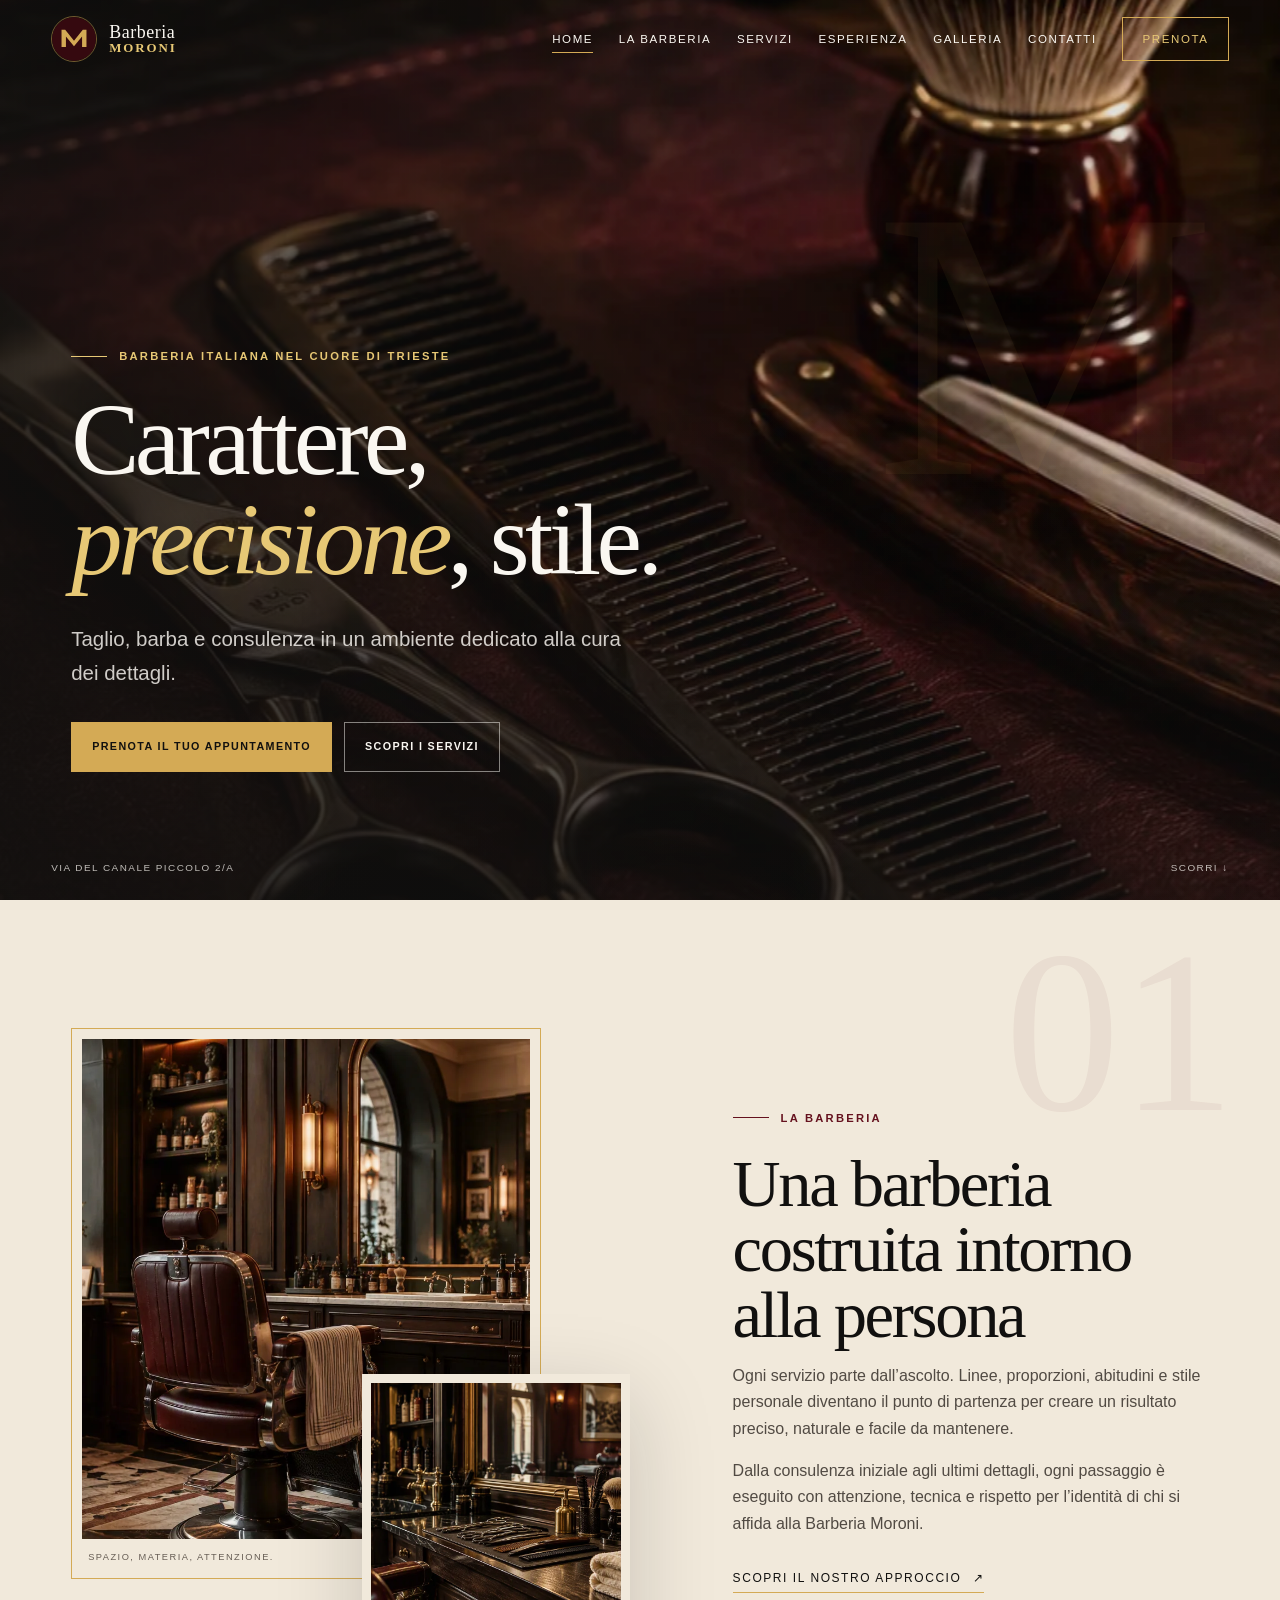
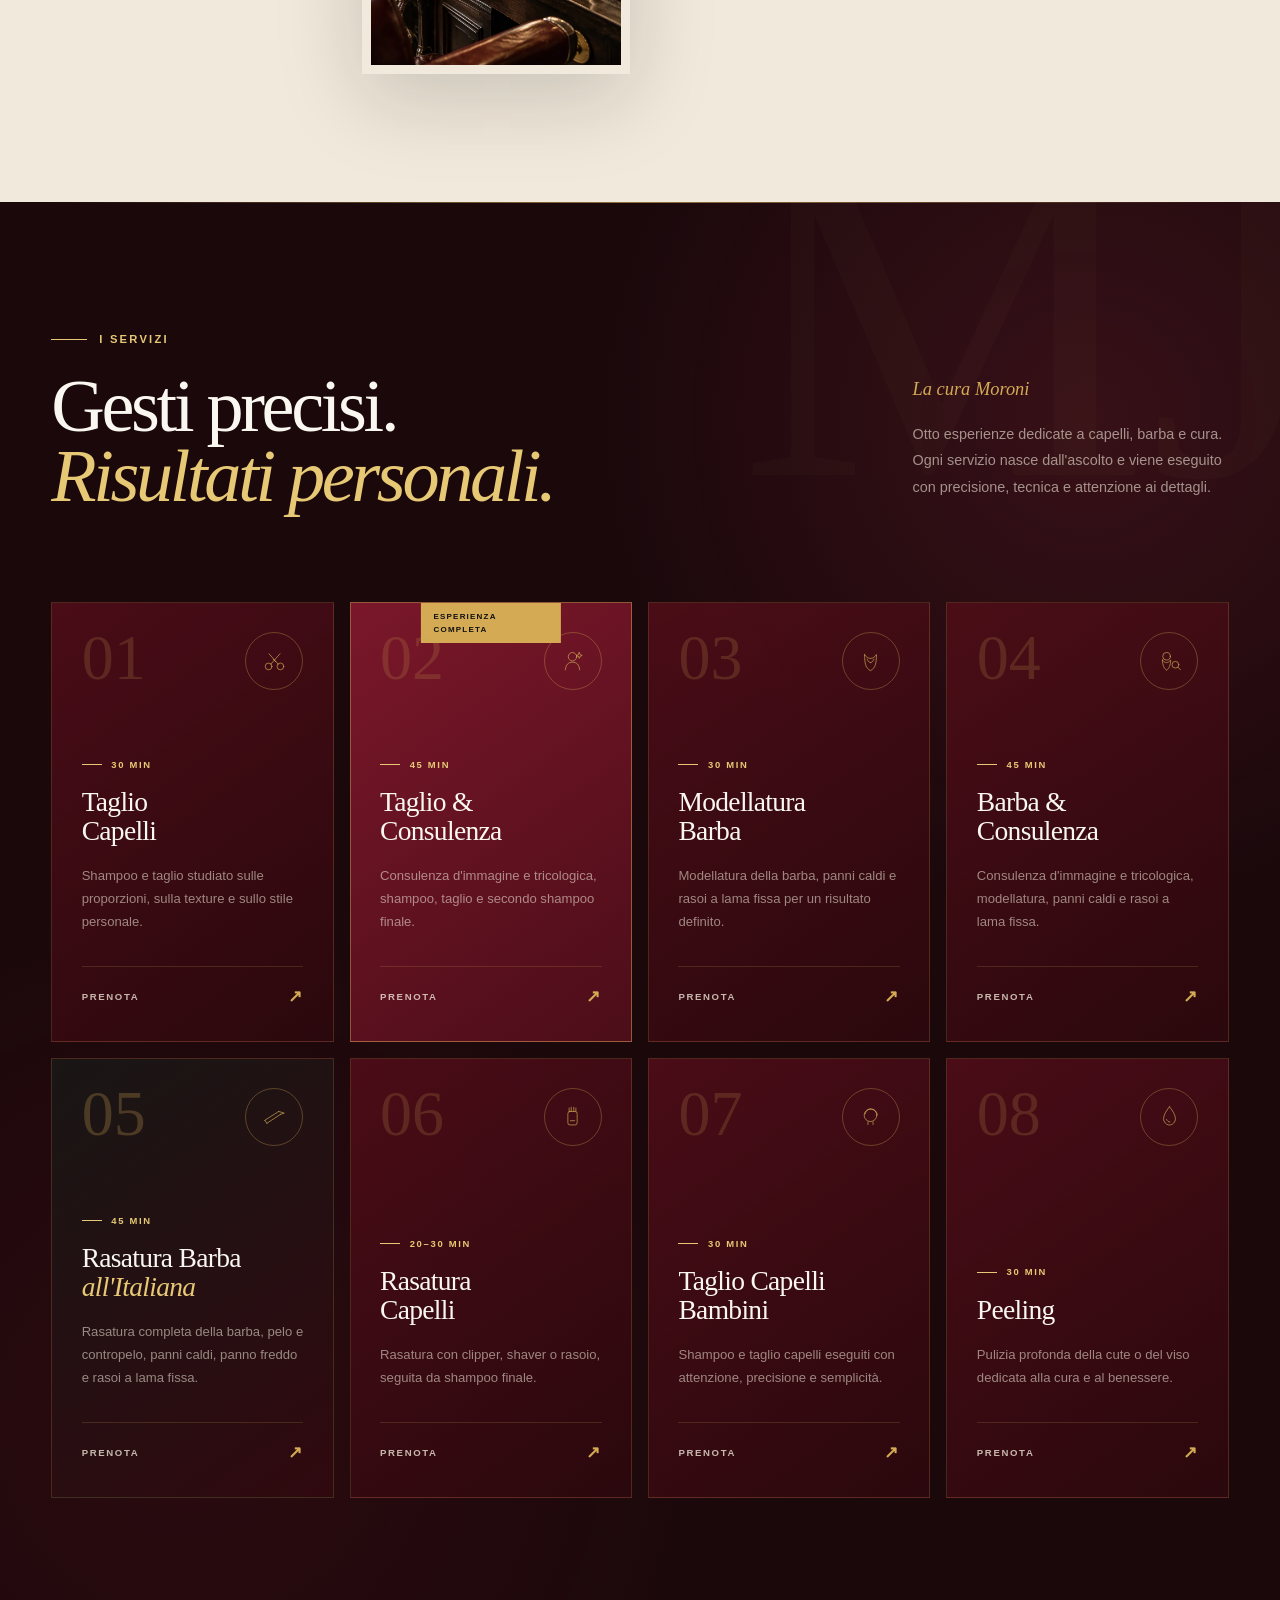
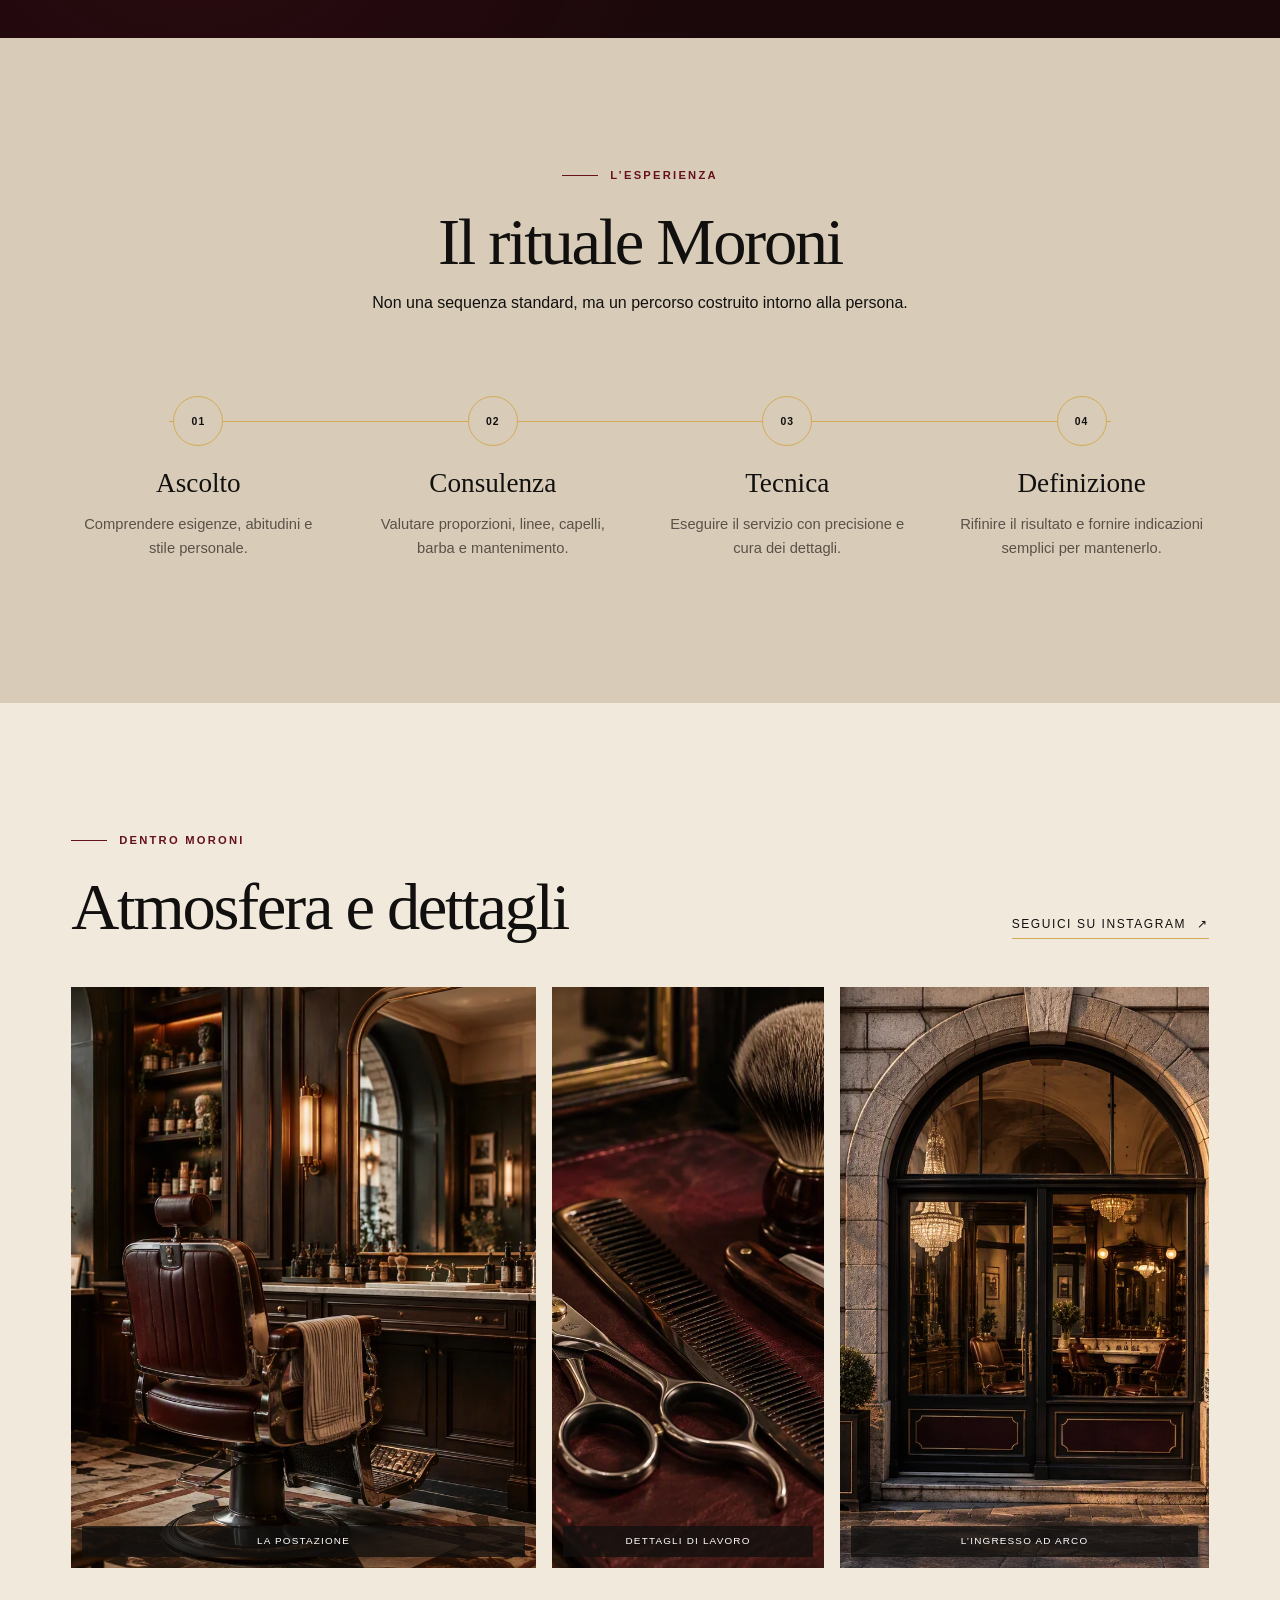
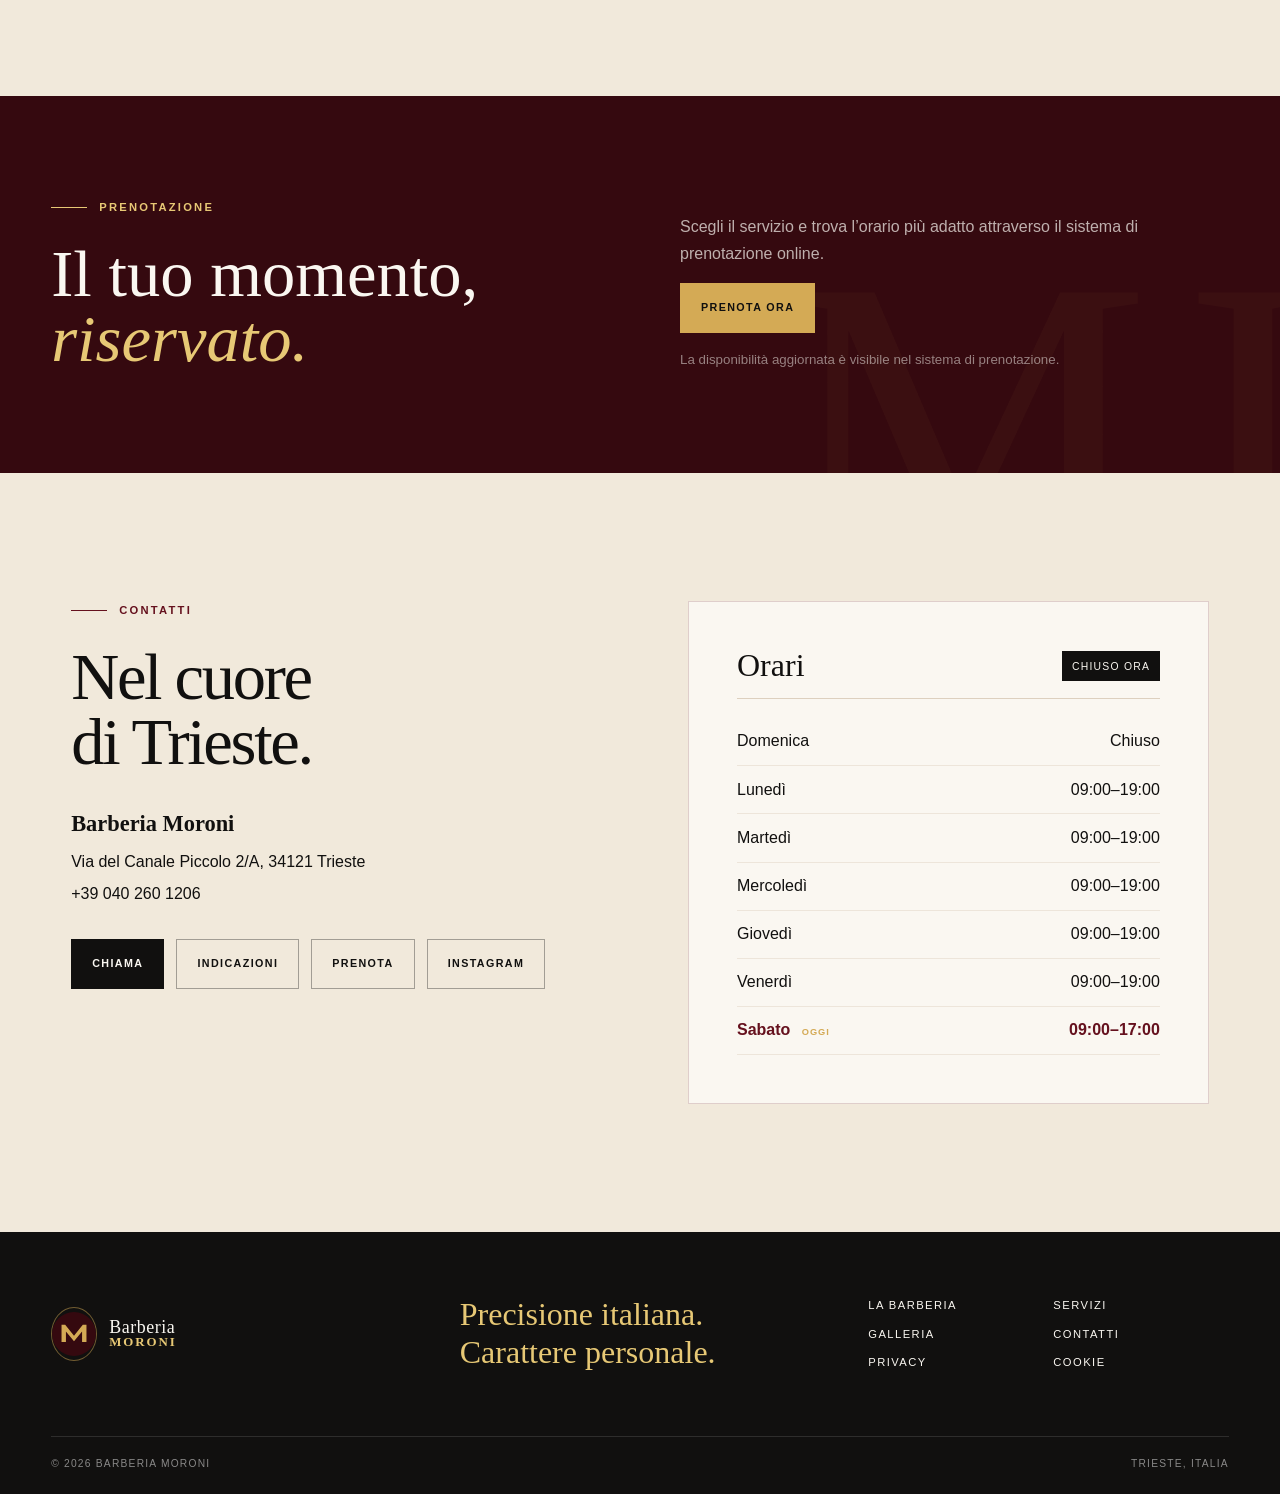
==== index.html @ 23ccf0d7 "Add files via upload" ====
<!doctype html>
<html lang="it">

<head>
    <meta charset="utf-8">
    <meta name="viewport" content="width=device-width,initial-scale=1">
    <title>Barberia Moroni | Taglio, barba e consulenza a Trieste</title>
    <meta name="description"
        content="Barberia Moroni a Trieste: taglio capelli, modellatura barba, rasatura italiana e consulenza personalizzata. Scopri i servizi e prenota online.">
    <meta name="theme-color" content="#35090F">
    <meta property="og:title" content="Barberia Moroni | Trieste">
    <meta property="og:description" content="Carattere, precisione, stile. Barberia italiana nel cuore di Trieste.">
    <meta property="og:type" content="website">
    <meta property="og:image" content="assets/images/hero-barberia-moroni.jpg">
    <meta name="twitter:card" content="summary_large_image">
    <link rel="icon" href="assets/icons/favicon.svg" type="image/svg+xml">
    <link rel="preload" as="image" href="assets/images/hero-barberia-moroni.webp" media="(min-width:701px)">
    <link rel="stylesheet" href="css/style.css">
    <script src="js/config.js" defer></script>
    <script src="js/main.js" defer></script>
    <script
        type="application/ld+json">{"@context":"https://schema.org","@type":"HairSalon","name":"Barberia Moroni","address":{"@type":"PostalAddress","streetAddress":"Via del Canale Piccolo 2/A","postalCode":"34121","addressLocality":"Trieste","addressCountry":"IT"},"telephone":"+39 040 260 1206","sameAs":["https://www.instagram.com/barberiamoroni/"]}</script>
</head>

<body>
    <a class="skip-link" href="#main">Vai al contenuto</a>
    <header class="site-header" id="top"><a class="brand" href="#home"
            aria-label="Barberia Moroni, home"><img src="assets/logo/monogramma-m.svg" alt=""><span>Barberia
                <b>Moroni</b></span></a><button class="menu-toggle" aria-expanded="false"
            aria-controls="nav"><span></span><span></span><span></span><em>Menu</em></button>
        <nav id="nav" aria-label="Principale"><a href="#home">Home</a><a href="#barberia">La Barberia</a><a
                href="#servizi">Servizi</a><a href="#esperienza">Esperienza</a><a href="#galleria">Galleria</a><a
                href="#contatti">Contatti</a><a class="nav-cta booking-link" href="#">Prenota</a></nav>
    </header>
    <main id="main">
        <section class="hero" id="home">
            <picture>
                <source media="(max-width:700px)" srcset="assets/images/hero-barberia-moroni-mobile.webp"
                    type="image/webp">
                <source srcset="assets/images/hero-barberia-moroni.webp" type="image/webp"><img id="hero-image"
                    src="assets/images/hero-barberia-moroni.jpg"
                    alt="Ingresso ad arco di una barberia elegante nel centro storico" width="1920" height="1080">
            </picture>
            <div class="hero-shade"></div>
            <div class="watermark" aria-hidden="true">M</div>
            <div class="hero-content">
                <p class="eyebrow">Barberia italiana nel cuore di Trieste</p>
                <h1>Carattere,<br><i>precisione</i>, stile.</h1>
                <p class="lead">Taglio, barba e consulenza in un ambiente dedicato alla cura dei dettagli.</p>
                <div class="hero-actions"><a class="btn btn-gold booking-link" href="#">Prenota il tuo
                        appuntamento</a><a class="btn btn-ghost" href="#servizi">Scopri i servizi</a></div>
            </div>
            <div class="hero-meta"><span>Via del Canale Piccolo 2/A</span><a href="#barberia">Scorri <span
                        aria-hidden="true">↓</span></a></div>
        </section>
        <section class="story section" id="barberia">
            <div class="section-no">01</div>
            <div class="story-images reveal">
                <figure class="portrait"><img src="assets/images/interno-poltrona.webp"
                        alt="Poltrona e specchio in un interno elegante" loading="lazy" width="1200" height="500">
                    <figcaption>Spazio, materia, attenzione.</figcaption>
                </figure>
                <img class="detail" src="assets/images/strumenti-taglio.webp"
                    alt="Forbici, pettine e strumenti professionali" loading="lazy" width="350" height="300">
            </div>
            <div class="story-copy reveal">
                <p class="eyebrow dark">La Barberia</p>
                <h2>Una barberia costruita intorno alla persona</h2>
                <p>Ogni servizio parte dall’ascolto. Linee, proporzioni, abitudini e stile personale diventano il punto
                    di partenza per creare un risultato preciso, naturale e facile da mantenere.</p>
                <p>Dalla consulenza iniziale agli ultimi dettagli, ogni passaggio è eseguito con attenzione, tecnica e
                    rispetto per l’identità di chi si affida alla Barberia Moroni.</p><a class="text-link"
                    href="#esperienza">Scopri il nostro approccio <span>↗</span></a>
            </div>
        </section>
        <section class="services-cards-section" id="servizi">

            <div class="services-cards-header">
                <div>
                    <p class="eyebrow">I servizi</p>

                    <h2>
                        Gesti precisi.<br>
                        <em>Risultati personali.</em>
                    </h2>
                </div>

                <div class="services-cards-intro">
                    <span>La cura Moroni</span>

                    <p>
                        Otto esperienze dedicate a capelli, barba e cura.
                        Ogni servizio nasce dall'ascolto e viene eseguito
                        con precisione, tecnica e attenzione ai dettagli.
                    </p>
                </div>
            </div>


            <div class="services-cards-grid">

                <!-- 01 TAGLIO CAPELLI -->
                <article class="service-card">

                    <div class="service-card-top">
                        <span class="service-number">01</span>

                        <div class="service-icon" aria-hidden="true">
                            <svg viewBox="0 0 64 64">
                                <circle cx="18" cy="46" r="8"></circle>
                                <circle cx="46" cy="46" r="8"></circle>
                                <path d="M23 41L45 16"></path>
                                <path d="M41 41L19 16"></path>
                                <path d="M29 29L35 35"></path>
                            </svg>
                        </div>
                    </div>

                    <div class="service-card-content">

                        <span class="service-duration">
                            30 min
                        </span>

                        <h3>Taglio<br>Capelli</h3>

                        <p>
                            Shampoo e taglio studiato sulle proporzioni,
                            sulla texture e sullo stile personale.
                        </p>

                    </div>

                    <a class="service-card-link" href="https://bookizon.it/web/n/barberia-moroni/profilo"
                        target="_blank" rel="noopener noreferrer">
                        <span>Prenota</span>
                        <span aria-hidden="true">↗</span>
                    </a>

                </article>


                <!-- 02 TAGLIO + CONSULENZA -->
                <article class="service-card service-card-featured">

                    <div class="service-card-top">
                        <span class="service-number">02</span>

                        <div class="service-icon" aria-hidden="true">
                            <svg viewBox="0 0 64 64">
                                <circle cx="32" cy="23" r="10"></circle>
                                <path d="M15 54C16 42 22 36 32 36C42 36 48 42 49 54"></path>
                                <path d="M48 13L50 18L55 20L50 22L48 27L46 22L41 20L46 18Z"></path>
                            </svg>
                        </div>
                    </div>

                    <div class="service-card-content">

                        <span class="service-duration">
                            45 min
                        </span>

                        <h3>
                            Taglio &amp;<br>
                            Consulenza
                        </h3>

                        <p>
                            Consulenza d'immagine e tricologica, shampoo,
                            taglio e secondo shampoo finale.
                        </p>

                    </div>

                    <div class="service-featured-label">
                        Esperienza completa
                    </div>

                    <a class="service-card-link" href="https://bookizon.it/web/n/barberia-moroni/profilo"
                        target="_blank" rel="noopener noreferrer">
                        <span>Prenota</span>
                        <span aria-hidden="true">↗</span>
                    </a>

                </article>


                <!-- 03 MODELLATURA BARBA -->
                <article class="service-card">

                    <div class="service-card-top">
                        <span class="service-number">03</span>

                        <div class="service-icon" aria-hidden="true">
                            <svg viewBox="0 0 64 64">
                                <path d="
                            M18 18
                            C18 38 20 50 32 56
                            C44 50 46 38 46 18
                            C42 24 38 27 32 27
                            C26 27 22 24 18 18Z
                        "></path>
                                <path d="M24 29C26 34 28 36 32 37"></path>
                                <path d="M40 29C38 34 36 36 32 37"></path>
                            </svg>
                        </div>
                    </div>

                    <div class="service-card-content">

                        <span class="service-duration">
                            30 min
                        </span>

                        <h3>
                            Modellatura<br>
                            Barba
                        </h3>

                        <p>
                            Modellatura della barba, panni caldi e rasoi
                            a lama fissa per un risultato definito.
                        </p>

                    </div>

                    <a class="service-card-link" href="https://bookizon.it/web/n/barberia-moroni/profilo"
                        target="_blank" rel="noopener noreferrer">
                        <span>Prenota</span>
                        <span aria-hidden="true">↗</span>
                    </a>

                </article>


                <!-- 04 BARBA + CONSULENZA -->
                <article class="service-card">

                    <div class="service-card-top">
                        <span class="service-number">04</span>

                        <div class="service-icon" aria-hidden="true">
                            <svg viewBox="0 0 64 64">
                                <circle cx="25" cy="22" r="9"></circle>

                                <path d="
                            M15 31
                            C16 44 19 51 25 55
                            C31 51 34 44 35 31
                            C31 35 28 37 25 37
                            C22 37 19 35 15 31Z
                        "></path>

                                <circle cx="46" cy="42" r="8"></circle>
                                <path d="M52 48L58 54"></path>
                            </svg>
                        </div>
                    </div>

                    <div class="service-card-content">

                        <span class="service-duration">
                            45 min
                        </span>

                        <h3>
                            Barba &amp;<br>
                            Consulenza
                        </h3>

                        <p>
                            Consulenza d'immagine e tricologica,
                            modellatura, panni caldi e rasoi a lama fissa.
                        </p>

                    </div>

                    <a class="service-card-link" href="https://bookizon.it/web/n/barberia-moroni/profilo"
                        target="_blank" rel="noopener noreferrer">
                        <span>Prenota</span>
                        <span aria-hidden="true">↗</span>
                    </a>

                </article>


                <!-- 05 RASATURA ITALIANA -->
                <article class="service-card service-card-wide">

                    <div class="service-card-top">
                        <span class="service-number">05</span>

                        <div class="service-icon" aria-hidden="true">
                            <svg viewBox="0 0 64 64">
                                <path d="M9 41L42 20"></path>
                                <path d="M14 48L46 27"></path>
                                <path d="M42 20L55 24L46 27"></path>
                                <path d="M9 41L14 48"></path>
                            </svg>
                        </div>
                    </div>

                    <div class="service-card-content">

                        <span class="service-duration">
                            45 min
                        </span>

                        <h3>
                            Rasatura Barba<br>
                            <em>all'Italiana</em>
                        </h3>

                        <p>
                            Rasatura completa della barba, pelo e contropelo,
                            panni caldi, panno freddo e rasoi a lama fissa.
                        </p>

                    </div>

                    <a class="service-card-link" href="https://bookizon.it/web/n/barberia-moroni/profilo"
                        target="_blank" rel="noopener noreferrer">
                        <span>Prenota</span>
                        <span aria-hidden="true">↗</span>
                    </a>

                </article>


                <!-- 06 RASATURA CAPELLI -->
                <article class="service-card">

                    <div class="service-card-top">
                        <span class="service-number">06</span>

                        <div class="service-icon" aria-hidden="true">
                            <svg viewBox="0 0 64 64">
                                <rect x="21" y="20" width="22" height="32" rx="5"></rect>
                                <path d="M24 20V12"></path>
                                <path d="M29 20V10"></path>
                                <path d="M35 20V10"></path>
                                <path d="M40 20V12"></path>
                                <path d="M27 42H37"></path>
                            </svg>
                        </div>
                    </div>

                    <div class="service-card-content">

                        <span class="service-duration">
                            20–30 min
                        </span>

                        <h3>
                            Rasatura<br>
                            Capelli
                        </h3>

                        <p>
                            Rasatura con clipper, shaver o rasoio,
                            seguita da shampoo finale.
                        </p>

                    </div>

                    <a class="service-card-link" href="https://bookizon.it/web/n/barberia-moroni/profilo"
                        target="_blank" rel="noopener noreferrer">
                        <span>Prenota</span>
                        <span aria-hidden="true">↗</span>
                    </a>

                </article>


                <!-- 07 BAMBINI -->
                <article class="service-card">

                    <div class="service-card-top">
                        <span class="service-number">07</span>

                        <div class="service-icon" aria-hidden="true">
                            <svg viewBox="0 0 64 64">
                                <circle cx="32" cy="29" r="15"></circle>
                                <path d="M19 26C22 17 28 13 37 15C43 16 47 21 48 27"></path>
                                <path d="M26 45V51"></path>
                                <path d="M38 45V51"></path>
                            </svg>
                        </div>
                    </div>

                    <div class="service-card-content">

                        <span class="service-duration">
                            30 min
                        </span>

                        <h3>
                            Taglio Capelli<br>
                            Bambini
                        </h3>

                        <p>
                            Shampoo e taglio capelli eseguiti con
                            attenzione, precisione e semplicità.
                        </p>

                    </div>

                    <a class="service-card-link" href="https://bookizon.it/web/n/barberia-moroni/profilo"
                        target="_blank" rel="noopener noreferrer">
                        <span>Prenota</span>
                        <span aria-hidden="true">↗</span>
                    </a>

                </article>


                <!-- 08 PEELING -->
                <article class="service-card">

                    <div class="service-card-top">
                        <span class="service-number">08</span>

                        <div class="service-icon" aria-hidden="true">
                            <svg viewBox="0 0 64 64">
                                <path d="
                            M32 9
                            C32 9 18 25 18 37
                            C18 45 24 52 32 52
                            C40 52 46 45 46 37
                            C46 25 32 9 32 9Z
                        "></path>

                                <path d="M25 39C27 43 29 45 33 45"></path>
                            </svg>
                        </div>
                    </div>

                    <div class="service-card-content">

                        <span class="service-duration">
                            30 min
                        </span>

                        <h3>Peeling</h3>

                        <p>
                            Pulizia profonda della cute o del viso
                            dedicata alla cura e al benessere.
                        </p>

                    </div>

                    <a class="service-card-link" href="https://bookizon.it/web/n/barberia-moroni/profilo"
                        target="_blank" rel="noopener noreferrer">
                        <span>Prenota</span>
                        <span aria-hidden="true">↗</span>
                    </a>

                </article>

            </div>

        </section>
        <section class="ritual section" id="esperienza">
            <div class="ritual-intro reveal">
                <p class="eyebrow dark">L’esperienza</p>
                <h2>Il rituale Moroni</h2>
                <p>Non una sequenza standard, ma un percorso costruito intorno alla persona.</p>
            </div>
            <div class="ritual-steps">
                <article class="reveal"><span>01</span>
                    <h3>Ascolto</h3>
                    <p>Comprendere esigenze, abitudini e stile personale.</p>
                </article>
                <article class="reveal"><span>02</span>
                    <h3>Consulenza</h3>
                    <p>Valutare proporzioni, linee, capelli, barba e mantenimento.</p>
                </article>
                <article class="reveal"><span>03</span>
                    <h3>Tecnica</h3>
                    <p>Eseguire il servizio con precisione e cura dei dettagli.</p>
                </article>
                <article class="reveal"><span>04</span>
                    <h3>Definizione</h3>
                    <p>Rifinire il risultato e fornire indicazioni semplici per mantenerlo.</p>
                </article>
            </div>
        </section>
        <section class="gallery section" id="galleria">
            <div class="gallery-head">
                <div>
                    <p class="eyebrow dark">Dentro Moroni</p>
                    <h2>Atmosfera e dettagli</h2>
                </div><a class="text-link" id="instagram-gallery" href="#">Seguici su Instagram <span>↗</span></a>
            </div>
            <div class="gallery-grid" id="gallery-grid"></div>
        </section>
        <section class="booking-band">
            <div>
                <p class="eyebrow">Prenotazione</p>
                <h2>Il tuo momento,<br><i>riservato.</i></h2>
            </div>
            <div>
                <p>Scegli il servizio e trova l’orario più adatto attraverso il sistema di prenotazione online.</p><a
                    class="btn btn-gold booking-link" href="#">Prenota ora</a><small>La disponibilità aggiornata è
                    visibile nel sistema di prenotazione.</small>
            </div>
        </section>
        <section class="contact section" id="contatti">
            <div class="contact-copy">
                <p class="eyebrow dark">Contatti</p>
                <h2>Nel cuore<br>di Trieste.</h2>
                <address><strong>Barberia Moroni</strong><span id="address"></span><a id="phone"></a></address>
                <div class="contact-actions"><a class="btn btn-dark" id="call-link">Chiama</a><a class="btn btn-outline"
                        id="directions-link">Indicazioni</a><a class="btn btn-outline booking-link">Prenota</a><a
                        class="btn btn-outline" id="instagram-link">Instagram</a></div>
            </div>
            <div class="hours">
                <div class="hours-top">
                    <h3>Orari</h3><span class="status" id="open-status" aria-live="polite"></span>
                </div>
                <p class="verify-note" id="verify-note">Orari indicativi da verificare prima della pubblicazione.</p>
                <ol id="hours-list"></ol>
            </div>
        </section>
    </main>
    <footer>
        <div class="footer-top"><a class="brand" href="#home"><img src="assets/logo/monogramma-m.svg" alt="" width="54"
                    height="54"><span>Barberia <b>Moroni</b></span></a>
            <p>Precisione italiana.<br>Carattere personale.</p>
            <nav aria-label="Footer"><a href="#barberia">La Barberia</a><a href="#servizi">Servizi</a><a
                    href="#galleria">Galleria</a><a href="#contatti">Contatti</a><a href="privacy.html">Privacy</a><a
                    href="cookie.html">Cookie</a></nav>
        </div>
        <div class="footer-bottom"><span>© <span id="year"></span> Barberia Moroni</span><span>Trieste, Italia</span>
        </div>
    </footer>
    <div class="lightbox" id="lightbox" role="dialog" aria-modal="true" aria-labelledby="lightbox-caption" hidden>
        <button class="lightbox-close" aria-label="Chiudi immagine">×</button><button class="lightbox-prev"
            aria-label="Immagine precedente">←</button>
        <figure><img alt="">
            <figcaption id="lightbox-caption"></figcaption>
        </figure><button class="lightbox-next" aria-label="Immagine successiva">→</button>
    </div>
</body>

</html>
---- css/style.css ----
:root {
    --burgundy: #65111e;
    --deep: #35090f;
    --light-burgundy: #842638;
    --gold: #d4aa55;
    --gold-light: #e7c875;
    --coal: #11100f;
    --anthracite: #1b1917;
    --ivory: #f1e9db;
    --paper: #d8ccb8;
    --white: #faf7f1;
    --max: 1240px;
    --pad: clamp(1.25rem, 4vw, 4rem);
    --section: clamp(5rem, 10vw, 9rem);
    --radius: 2px;
    --ease: cubic-bezier(.22, 1, .36, 1);
    --fast: 220ms;
    --slow: 800ms;
    --display: Georgia, 'Times New Roman', serif;
    --sans: Arial, Helvetica, sans-serif;
    --h1: clamp(3.35rem, 8vw, 8.4rem);
    --h2: clamp(2.45rem, 5.2vw, 5.2rem);
    --shadow: 0 24px 80px rgba(17, 16, 15, .18)
}

* {
    box-sizing: border-box
}

html {
    scroll-behavior: smooth
}

body {
    margin: 0;
    background: var(--ivory);
    color: var(--coal);
    font-family: var(--sans);
    font-size: 16px;
    line-height: 1.65;
    overflow-x: hidden
}

body.menu-open {
    overflow: hidden
}

img {
    max-width: 100%;
    display: block
}

a {
    color: inherit;
    text-decoration: none
}

button {
    font: inherit
}

.skip-link {
    position: fixed;
    z-index: 1000;
    left: 1rem;
    top: -5rem;
    background: var(--gold);
    color: var(--coal);
    padding: .8rem 1rem
}

.skip-link:focus {
    top: 1rem
}

:focus-visible {
    outline: 2px solid var(--gold-light);
    outline-offset: 4px
}

.site-header {
    position: fixed;
    inset: 0 0 auto;
    z-index: 100;
    display: flex;
    align-items: center;
    justify-content: space-between;
    padding: 1rem var(--pad);
    color: var(--white);
    transition: background var(--fast), padding var(--fast), border var(--fast)
}

.site-header.scrolled {
    padding: .65rem var(--pad);
    background: rgba(17, 16, 15, .92);
    backdrop-filter: blur(14px);
    border-bottom: 1px solid rgba(212, 170, 85, .22)
}

.brand {
    display: flex;
    align-items: center;
    gap: .75rem;
    font-family: var(--display);
    font-size: 1.12rem;
    letter-spacing: .03em
}

.brand img {
    width: 46px;
    border: 1px solid rgba(212, 170, 85, .5);
    border-radius: 50%
}

.brand span {
    display: grid;
    line-height: 1
}

.brand b {
    text-transform: uppercase;
    letter-spacing: .15em;
    font-size: .72em;
    color: var(--gold-light)
}

#nav {
    display: flex;
    align-items: center;
    gap: clamp(.8rem, 2vw, 2rem);
    font-size: .72rem;
    text-transform: uppercase;
    letter-spacing: .14em
}

#nav>a:not(.nav-cta) {
    position: relative;
    padding: .65rem 0
}

#nav>a:not(.nav-cta)::after {
    content: "";
    position: absolute;
    left: 0;
    right: 100%;
    bottom: .4rem;
    height: 1px;
    background: var(--gold);
    transition: right var(--fast)
}

#nav>a:hover::after,
#nav>a.active::after {
    right: 0
}

.nav-cta {
    border: 1px solid var(--gold);
    color: var(--gold-light);
    padding: .7rem 1.2rem
}

.menu-toggle {
    display: none;
    background: none;
    border: 0;
    color: inherit;
    min-width: 48px;
    min-height: 48px
}

.menu-toggle em {
    position: absolute;
    clip: rect(0 0 0 0)
}

.hero {
    min-height: 100svh;
    position: relative;
    color: var(--white);
    display: grid;
    align-items: end;
    overflow: hidden
}

.hero picture,
.hero picture img,
.hero-shade {
    position: absolute;
    inset: 0;
    width: 100%;
    height: 100%
}

.hero picture img {
    object-fit: cover;
    will-change: transform
}

.hero-shade {
    background: linear-gradient(90deg, rgba(17, 16, 15, .86) 0%, rgba(17, 16, 15, .45) 46%, rgba(17, 16, 15, .12) 76%), linear-gradient(0deg, rgba(17, 16, 15, .68), transparent 55%)
}

.hero-content {
    position: relative;
    z-index: 2;
    width: min(100%, var(--max));
    margin-inline: auto;
    padding: 10rem var(--pad) 8rem
}

.eyebrow {
    display: flex;
    align-items: center;
    gap: .75rem;
    margin: 0 0 1.5rem;
    color: var(--gold-light);
    text-transform: uppercase;
    letter-spacing: .2em;
    font-size: .7rem;
    font-weight: 700
}

.eyebrow:before {
    content: "";
    width: 36px;
    height: 1px;
    background: currentColor
}

.eyebrow.dark {
    color: var(--burgundy)
}

h1,
h2,
h3 {
    font-family: var(--display);
    font-weight: 400;
    line-height: .98;
    margin: 0
}

h1 {
    font-size: var(--h1);
    max-width: 1000px;
    letter-spacing: -.045em
}

h1 i,
h2 i {
    color: var(--gold-light);
    font-weight: 400
}

.lead {
    font-size: clamp(1rem, 1.7vw, 1.28rem);
    max-width: 580px;
    color: rgba(250, 247, 241, .82);
    margin: 2rem 0
}

.hero-actions,
.contact-actions {
    display: flex;
    gap: .75rem;
    flex-wrap: wrap
}

.btn {
    display: inline-flex;
    align-items: center;
    justify-content: center;
    min-height: 50px;
    padding: .8rem 1.25rem;
    text-transform: uppercase;
    letter-spacing: .13em;
    font-size: .67rem;
    font-weight: 700;
    border: 1px solid transparent;
    transition: transform var(--fast), background var(--fast), color var(--fast)
}

.btn:hover {
    transform: translateY(-2px)
}

.btn-gold {
    background: var(--gold);
    color: var(--coal)
}

.btn-gold:hover {
    background: var(--gold-light)
}

.btn-ghost {
    border-color: rgba(250, 247, 241, .5)
}

.btn-ghost:hover {
    background: var(--white);
    color: var(--coal)
}

.btn-dark {
    background: var(--coal);
    color: var(--white)
}

.btn-outline {
    border-color: rgba(17, 16, 15, .35)
}

.hero-meta {
    position: absolute;
    z-index: 2;
    bottom: 1.5rem;
    left: var(--pad);
    right: var(--pad);
    display: flex;
    justify-content: space-between;
    text-transform: uppercase;
    font-size: .62rem;
    letter-spacing: .15em;
    color: rgba(250, 247, 241, .75)
}

.watermark {
    position: absolute;
    z-index: 1;
    right: 5vw;
    top: 17%;
    font-family: var(--display);
    font-size: 30vw;
    line-height: 1;
    color: rgba(212, 170, 85, .05)
}

.section {
    padding: var(--section) var(--pad);
    position: relative
}

.story {
    max-width: var(--max);
    margin: auto;
    display: grid;
    grid-template-columns: 1.08fr .92fr;
    gap: clamp(3rem, 8vw, 8rem);
    align-items: center
}

.section-no {
    position: absolute;
    right: 2%;
    top: 2%;
    font: clamp(7rem, 18vw, 16rem)/1 var(--display);
    color: rgba(101, 17, 30, .055)
}

.story-images {
    position: relative;
    padding-right: 16%;
    padding-bottom: 17%
}

.portrait {
    margin: 0;
    border: 1px solid var(--gold);
    padding: .6rem
}

.portrait img {
    width: 100%;
    aspect-ratio: 4/5;
    object-fit: cover
}

.portrait figcaption {
    text-transform: uppercase;
    letter-spacing: .16em;
    font-size: .58rem;
    margin: .7rem .4rem .2rem;
    color: #665d54
}

.detail {
    position: absolute;
    width: 48%;
    right: 0;
    bottom: 0;
    aspect-ratio: 1;
    object-fit: cover;
    border: 9px solid var(--ivory);
    box-shadow: var(--shadow)
}

.story-copy h2,
.ritual h2,
.gallery h2,
.contact h2 {
    font-size: var(--h2);
    letter-spacing: -.035em
}

.story-copy p:not(.eyebrow) {
    max-width: 58ch;
    color: #514a43
}

.text-link {
    display: inline-flex;
    gap: .7rem;
    margin-top: 1rem;
    padding-bottom: .2rem;
    border-bottom: 1px solid var(--gold);
    font-size: .75rem;
    text-transform: uppercase;
    letter-spacing: .13em
}

.services {
    background: var(--deep);
    color: var(--white)
}

.services-head {
    max-width: var(--max);
    margin: 0 auto 3rem;
    display: grid;
    grid-template-columns: 1fr 1fr;
    gap: 3rem;
    align-items: end
}

.services h2,
.booking-band h2 {
    font-size: var(--h2)
}

.services-head>p {
    justify-self: end;
    max-width: 460px;
    color: rgba(250, 247, 241, .62)
}

.services-list {
    max-width: var(--max);
    margin: auto;
    border-top: 1px solid rgba(212, 170, 85, .38)
}

.service {
    border-bottom: 1px solid rgba(212, 170, 85, .28)
}

.service-toggle {
    width: 100%;
    display: grid;
    grid-template-columns: 52px 1fr auto 42px;
    gap: 1rem;
    align-items: center;
    text-align: left;
    background: none;
    border: 0;
    color: inherit;
    padding: 1.35rem 0;
    cursor: pointer
}

.service-toggle .num {
    font-family: var(--display);
    color: var(--gold);
    font-size: 1.15rem
}

.service-toggle h3 {
    font-size: clamp(1.4rem, 2.5vw, 2.3rem)
}

.service-toggle .duration {
    font-size: .7rem;
    text-transform: uppercase;
    letter-spacing: .13em;
    color: var(--paper)
}

.plus {
    font-size: 1.5rem;
    color: var(--gold);
    transition: transform var(--fast)
}

.service.open .plus {
    transform: rotate(45deg)
}

.service-panel {
    display: grid;
    grid-template-rows: 0fr;
    transition: grid-template-rows .45s var(--ease)
}

.service.open .service-panel {
    grid-template-rows: 1fr
}

.service-panel>div {
    overflow: hidden
}

.service-panel-inner {
    display: flex;
    justify-content: space-between;
    gap: 2rem;
    padding: 0 42px 1.5rem 68px;
    color: rgba(250, 247, 241, .7)
}

.service-panel p {
    margin: 0;
    max-width: 660px
}

.ritual {
    background: var(--paper)
}

.ritual-intro {
    max-width: 680px;
    margin: 0 auto 5rem;
    text-align: center
}

.ritual-intro .eyebrow {
    justify-content: center
}

.ritual-steps {
    max-width: var(--max);
    margin: auto;
    display: grid;
    grid-template-columns: repeat(4, 1fr);
    position: relative
}

.ritual-steps:before {
    content: "";
    position: absolute;
    top: 25px;
    left: 10%;
    right: 10%;
    height: 1px;
    background: var(--gold)
}

.ritual-steps article {
    padding: 0 1.5rem;
    text-align: center
}

.ritual-steps span {
    position: relative;
    display: grid;
    place-items: center;
    width: 50px;
    height: 50px;
    margin: 0 auto 1.5rem;
    background: var(--paper);
    border: 1px solid var(--gold);
    border-radius: 50%;
    font: bold .65rem var(--sans);
    letter-spacing: .1em
}

.ritual-steps h3 {
    font-size: 1.7rem
}

.ritual-steps p {
    color: #5a5149;
    font-size: .92rem
}

.gallery {
    max-width: var(--max);
    margin: auto
}

.gallery-head {
    display: flex;
    align-items: end;
    justify-content: space-between;
    margin-bottom: 3rem
}

.gallery-grid {
    display: grid;
    grid-template-columns: repeat(12, 1fr);
    gap: 1rem
}

.gallery-item {
    border: 0;
    padding: 0;
    background: none;
    cursor: zoom-in;
    overflow: hidden;
    position: relative
}

.gallery-item:nth-child(1),
.gallery-item:nth-child(6) {
    grid-column: span 5
}

.gallery-item:nth-child(2),
.gallery-item:nth-child(5) {
    grid-column: span 3
}

.gallery-item:nth-child(3),
.gallery-item:nth-child(4),
.gallery-item:nth-child(7),
.gallery-item:nth-child(8),
.gallery-item:nth-child(9) {
    grid-column: span 4
}

.gallery-item img {
    width: 100%;
    height: 100%;
    object-fit: cover;
    transition: transform .8s var(--ease)
}

.gallery-item:hover img {
    transform: scale(1.025)
}

.gallery-item[data-ratio="4x5"] {
    aspect-ratio: 4/5
}

.gallery-item[data-ratio="3x2"] {
    aspect-ratio: 3/2
}

.gallery-item[data-ratio="1x1"] {
    aspect-ratio: 1
}

.gallery-item span {
    position: absolute;
    inset: auto .7rem .7rem;
    background: rgba(17, 16, 15, .78);
    color: white;
    padding: .45rem .65rem;
    font-size: .62rem;
    text-transform: uppercase;
    letter-spacing: .12em
}

.booking-band {
    padding: clamp(4rem, 8vw, 7rem) max(var(--pad), calc((100vw - var(--max))/2));
    display: grid;
    grid-template-columns: 1fr 1fr;
    gap: 5rem;
    align-items: center;
    background: var(--deep);
    color: var(--white);
    position: relative;
    overflow: hidden
}

.booking-band:after {
    content: "MJ";
    position: absolute;
    right: -2rem;
    bottom: -10rem;
    font: 26rem/1 var(--display);
    color: rgba(212, 170, 85, .035)
}

.booking-band>div {
    position: relative;
    z-index: 1
}

.booking-band p:not(.eyebrow) {
    max-width: 490px;
    color: rgba(250, 247, 241, .7)
}

.booking-band small {
    display: block;
    margin-top: 1rem;
    color: rgba(250, 247, 241, .5)
}

.contact {
    max-width: var(--max);
    margin: auto;
    display: grid;
    grid-template-columns: 1fr 1fr;
    gap: 6rem
}

.contact h2 {
    margin-bottom: 2rem
}

.contact address {
    display: grid;
    gap: .35rem;
    font-style: normal;
    margin-bottom: 2rem
}

.contact address strong {
    font-family: var(--display);
    font-size: 1.4rem
}

.hours {
    border: 1px solid rgba(101, 17, 30, .18);
    padding: clamp(1.5rem, 4vw, 3rem);
    background: var(--white)
}

.hours-top {
    display: flex;
    align-items: center;
    justify-content: space-between;
    border-bottom: 1px solid #ddd0bf;
    padding-bottom: 1rem
}

.hours h3 {
    font-size: 2rem
}

.status {
    font-size: .65rem;
    text-transform: uppercase;
    letter-spacing: .12em;
    padding: .4rem .6rem;
    background: var(--coal);
    color: var(--white)
}

.status.open {
    background: #315a37
}

.verify-note {
    font-size: .75rem;
    color: var(--burgundy)
}

.hours ol {
    list-style: none;
    padding: 0;
    margin: 1.2rem 0 0
}

.hours li {
    display: flex;
    justify-content: space-between;
    padding: .65rem 0;
    border-bottom: 1px solid #ede5da
}

.hours li.today {
    color: var(--burgundy);
    font-weight: 700
}

.hours li.today span:first-child:after {
    content: " Oggi";
    font-size: .58rem;
    text-transform: uppercase;
    letter-spacing: .1em;
    margin-left: .5rem;
    color: var(--gold)
}

footer {
    background: var(--coal);
    color: var(--white);
    padding: 4rem var(--pad) 1.3rem
}

.footer-top {
    max-width: var(--max);
    margin: auto;
    display: grid;
    grid-template-columns: 1fr 1fr 1fr;
    gap: 3rem
}

.footer-top>p {
    font: 2rem/1.18 var(--display);
    color: var(--gold-light);
    margin: 0
}

.footer-top nav {
    display: grid;
    grid-template-columns: 1fr 1fr;
    gap: .6rem;
    font-size: .7rem;
    text-transform: uppercase;
    letter-spacing: .13em
}

.footer-bottom {
    max-width: var(--max);
    margin: 4rem auto 0;
    padding-top: 1.2rem;
    border-top: 1px solid rgba(255, 255, 255, .12);
    display: flex;
    justify-content: space-between;
    font-size: .64rem;
    text-transform: uppercase;
    letter-spacing: .12em;
    color: rgba(255, 255, 255, .5)
}

.reveal {
    opacity: 0;
    transform: translateY(30px);
    transition: opacity .8s var(--ease), transform .8s var(--ease)
}

.reveal.visible {
    opacity: 1;
    transform: none
}

.lightbox {
    position: fixed;
    z-index: 300;
    inset: 0;
    background: rgba(10, 9, 9, .96);
    display: grid;
    grid-template-columns: 70px 1fr 70px;
    place-items: center;
    color: white;
    padding: 2rem
}

.lightbox[hidden] {
    display: none
}

.lightbox figure {
    margin: 0;
    max-width: min(1100px, 80vw);
    display: grid;
    gap: .7rem
}

.lightbox img {
    max-height: 82vh;
    margin: auto
}

.lightbox button {
    border: 0;
    background: none;
    color: white;
    font-size: 2rem;
    min-width: 48px;
    min-height: 48px;
    cursor: pointer
}

.lightbox-close {
    position: absolute;
    right: 1.2rem;
    top: 1.2rem
}

.lightbox figcaption {
    text-align: center;
    letter-spacing: .12em;
    text-transform: uppercase;
    font-size: .68rem
}

@media(max-width:860px) {
    .menu-toggle {
        display: grid;
        place-content: center;
        gap: 5px
    }

    .menu-toggle span {
        display: block;
        width: 24px;
        height: 1px;
        background: currentColor
    }

    #nav {
        position: fixed;
        inset: 0;
        background: var(--coal);
        display: flex;
        flex-direction: column;
        justify-content: center;
        gap: 1.25rem;
        font-size: 1rem;
        transform: translateX(100%);
        transition: transform .45s var(--ease)
    }

    body.menu-open #nav {
        transform: none
    }

    .menu-toggle {
        z-index: 2
    }

    .story,
    .services-head,
    .booking-band,
    .contact {
        grid-template-columns: 1fr
    }

    .services-head>p {
        justify-self: start
    }

    .ritual-steps {
        grid-template-columns: 1fr 1fr;
        gap: 3rem 0
    }

    .ritual-steps:before {
        display: none
    }

    .gallery-item:nth-child(n) {
        grid-column: span 6
    }

    .footer-top {
        grid-template-columns: 1fr 1fr
    }

    .footer-top nav {
        grid-column: 1/-1
    }

    .story-images {
        max-width: 620px
    }

    .contact {
        gap: 3rem
    }
}

@media(max-width:560px) {
    .hero-content {
        padding-bottom: 9rem
    }

    .hero-shade {
        background: linear-gradient(0deg, rgba(17, 16, 15, .87), rgba(17, 16, 15, .12) 90%)
    }

    .hero-meta span {
        display: none
    }

    .hero-actions .btn {
        width: 100%
    }

    .story {
        padding-top: 6rem
    }

    .story-images {
        padding-right: 10%;
        padding-bottom: 15%
    }

    .service-toggle {
        grid-template-columns: 34px 1fr 30px
    }

    .service-toggle .duration {
        grid-column: 2
    }

    .service-panel-inner {
        padding: 0 0 1.5rem 34px;
        display: grid
    }

    .ritual-steps {
        grid-template-columns: 1fr
    }

    .gallery-head {
        align-items: start;
        flex-direction: column;
        gap: 1.5rem
    }

    .gallery-item:nth-child(n) {
        grid-column: span 12
    }

    .gallery-item:nth-child(3n) {
        grid-column: span 8
    }

    .gallery-item:nth-child(3n+1) {
        grid-column: span 12
    }

    .gallery-item:nth-child(3n+2) {
        grid-column: span 10;
        margin-left: auto
    }

    .booking-band {
        gap: 2rem
    }

    .contact-actions .btn {
        flex: 1 1 45%
    }

    .footer-top {
        grid-template-columns: 1fr
    }

    .footer-top nav {
        grid-column: auto
    }

    .footer-bottom {
        gap: 1rem;
        align-items: flex-start;
        flex-direction: column
    }

    .lightbox {
        grid-template-columns: 42px 1fr 42px;
        padding: 1rem
    }
}

@media(prefers-reduced-motion:reduce) {
    html {
        scroll-behavior: auto
    }

    *,
    *:before,
    *:after {
        animation: none !important;
        transition: none !important
    }

    .reveal {
        opacity: 1;
        transform: none
    }

    .hero picture img {
        transform: none !important
    }
}

/* ==========================================================
   SERVICES — STATIC PREMIUM CARDS
   ========================================================== */

.services-cards-section {
    position: relative;

    padding:
        clamp(6rem, 10vw, 10rem)
        var(--pad)
        clamp(7rem, 11vw, 11rem);

    overflow: hidden;

    color: var(--white);

    background:
        radial-gradient(
            circle at 85% 15%,
            rgba(132, 38, 56, 0.28),
            transparent 31%
        ),
        radial-gradient(
            circle at 15% 85%,
            rgba(101, 17, 30, 0.22),
            transparent 35%
        ),
        #1a080b;
}


/* enorme monogramma ornamentale */

.services-cards-section::before {
    content: "MJ";

    position: absolute;
    top: -7rem;
    right: -3rem;

    color: rgba(212, 170, 85, 0.025);

    font-family: var(--display);
    font-size: clamp(18rem, 36vw, 38rem);
    line-height: 1;

    pointer-events: none;
    user-select: none;
}


/* sottile linea oro superiore */

.services-cards-section::after {
    content: "";

    position: absolute;
    top: 0;
    left: 50%;

    width: min(
        calc(100% - (var(--pad) * 2)),
        var(--max)
    );

    height: 1px;

    transform: translateX(-50%);

    background: linear-gradient(
        90deg,
        transparent,
        rgba(212, 170, 85, 0.65),
        transparent
    );
}


/* ==========================================================
   HEADER
   ========================================================== */

.services-cards-header {
    position: relative;
    z-index: 2;

    display: grid;
    grid-template-columns:
        minmax(0, 1.2fr)
        minmax(260px, 0.5fr);

    align-items: end;

    gap: clamp(3rem, 8vw, 8rem);

    width: min(100%, var(--max));

    margin:
        0 auto
        clamp(4rem, 7vw, 6.5rem);
}


.services-cards-header h2 {
    margin: 0;

    font-family: var(--display);

    font-size:
        clamp(3rem, 5.8vw, 6.2rem);

    font-weight: 400;

    line-height: 0.94;

    letter-spacing: -0.045em;
}


.services-cards-header h2 em {
    color: var(--gold-light);

    font-weight: 400;
}


.services-cards-intro {
    padding-bottom: 0.7rem;
}


.services-cards-intro > span {
    display: block;

    margin-bottom: 1rem;

    color: var(--gold);

    font-family: var(--display);

    font-size: 1.15rem;

    font-style: italic;
}


.services-cards-intro p {
    max-width: 410px;

    margin: 0;

    color: rgba(241, 233, 219, 0.6);

    font-size: 0.9rem;

    line-height: 1.85;
}


/* ==========================================================
   GRID
   ========================================================== */

.services-cards-grid {
    position: relative;
    z-index: 2;

    display: grid;

    grid-template-columns:
        repeat(4, minmax(0, 1fr));

    gap: 1rem;

    width: min(100%, var(--max));

    margin: 0 auto;
}


/* ==========================================================
   CARD
   ========================================================== */

.service-card {
    position: relative;

    display: flex;
    flex-direction: column;

    min-height: 440px;

    padding: clamp(1.5rem, 2.3vw, 2.2rem);

    overflow: hidden;

    background:
        linear-gradient(
            145deg,
            rgba(77, 13, 23, 0.94),
            rgba(42, 8, 13, 0.98)
        );

    border:
        1px solid
        rgba(212, 170, 85, 0.19);

    transition:
        transform 450ms var(--ease),
        border-color 450ms var(--ease),
        box-shadow 450ms var(--ease),
        background 450ms var(--ease);
}


/* luce interna */

.service-card::before {
    content: "";

    position: absolute;

    width: 280px;
    height: 280px;

    right: -150px;
    bottom: -160px;

    border-radius: 50%;

    background:
        radial-gradient(
            circle,
            rgba(212, 170, 85, 0.2),
            transparent 68%
        );

    opacity: 0;

    transition:
        opacity 500ms ease,
        transform 700ms var(--ease);

    transform: scale(0.7);

    pointer-events: none;
}


/* linea superiore */

.service-card::after {
    content: "";

    position: absolute;

    top: -1px;
    left: 0;

    width: 0;
    height: 2px;

    background:
        linear-gradient(
            90deg,
            var(--gold),
            var(--gold-light)
        );

    transition:
        width 600ms var(--ease);
}


.service-card:hover {
    transform: translateY(-7px);

    border-color:
        rgba(212, 170, 85, 0.5);

    background:
        linear-gradient(
            145deg,
            #701426,
            #35090f
        );

    box-shadow:
        0 30px 60px
        rgba(0, 0, 0, 0.23);
}


.service-card:hover::before {
    opacity: 1;

    transform: scale(1);
}


.service-card:hover::after {
    width: 100%;
}


/* ==========================================================
   TOP
   ========================================================== */

.service-card-top {
    position: relative;
    z-index: 2;

    display: flex;
    align-items: flex-start;
    justify-content: space-between;

    margin-bottom: auto;
}


.service-number {
    color:
        rgba(212, 170, 85, 0.18);

    font-family: var(--display);

    font-size: clamp(3.7rem, 5vw, 5.4rem);

    line-height: 0.8;

    transition:
        color 450ms ease;
}


.service-card:hover
.service-number {
    color:
        rgba(231, 200, 117, 0.52);
}


/* ==========================================================
   ICON
   ========================================================== */

.service-icon {
    display: grid;

    place-items: center;

    width: 58px;
    height: 58px;

    border:
        1px solid
        rgba(212, 170, 85, 0.33);

    border-radius: 50%;

    color: var(--gold);

    transition:
        color 400ms ease,
        background 400ms ease,
        border-color 400ms ease,
        transform 500ms var(--ease);
}


.service-icon svg {
    width: 27px;
    height: 27px;

    fill: none;

    stroke: currentColor;

    stroke-width: 1.6;

    stroke-linecap: round;
    stroke-linejoin: round;
}


.service-card:hover
.service-icon {
    color: var(--coal);

    background: var(--gold);

    border-color: var(--gold);

    transform: rotate(-5deg);
}


/* ==========================================================
   CONTENT
   ========================================================== */

.service-card-content {
    position: relative;
    z-index: 2;

    margin-top: 4rem;
}


.service-duration {
    display: flex;

    align-items: center;

    gap: 0.6rem;

    margin-bottom: 1rem;

    color: var(--gold-light);

    font-size: 0.59rem;

    font-weight: 700;

    letter-spacing: 0.18em;

    text-transform: uppercase;
}


.service-duration::before {
    content: "";

    width: 20px;
    height: 1px;

    background: currentColor;
}


.service-card h3 {
    margin: 0 0 1.25rem;

    color: var(--white);

    font-family: var(--display);

    font-size:
        clamp(1.65rem, 2.15vw, 2.25rem);

    font-weight: 400;

    line-height: 1.04;

    letter-spacing: -0.025em;
}


.service-card h3 em {
    color: var(--gold-light);

    font-weight: 400;
}


.service-card-content p {
    max-width: 31ch;

    margin: 0;

    color:
        rgba(241, 233, 219, 0.56);

    font-size: 0.82rem;

    line-height: 1.75;
}


/* ==========================================================
   CTA
   ========================================================== */

.service-card-link {
    position: relative;
    z-index: 3;

    display: flex;

    align-items: center;
    justify-content: space-between;

    margin-top: 2rem;

    padding-top: 1rem;

    color:
        rgba(241, 233, 219, 0.78);

    border-top:
        1px solid
        rgba(212, 170, 85, 0.18);

    font-size: 0.6rem;

    font-weight: 700;

    letter-spacing: 0.17em;

    text-transform: uppercase;

    transition:
        color 300ms ease,
        border-color 300ms ease;
}


.service-card-link
span:last-child {
    color: var(--gold);

    font-size: 1.05rem;

    transition:
        transform 300ms ease;
}


.service-card-link:hover {
    color: var(--gold-light);

    border-color:
        rgba(212, 170, 85, 0.55);
}


.service-card-link:hover
span:last-child {
    transform:
        translate(3px, -3px);
}


/* ==========================================================
   FEATURED CARD
   ========================================================== */

.service-card-featured {
    background:
        linear-gradient(
            145deg,
            #7a172a,
            #4c0d19
        );

    border-color:
        rgba(212, 170, 85, 0.48);
}


.service-featured-label {
    position: absolute;

    top: 0;
    left: 50%;

    transform: translateX(-50%);

    padding:
        0.45rem
        0.8rem;

    color: var(--coal);

    background: var(--gold);

    font-size: 0.5rem;

    font-weight: 700;

    letter-spacing: 0.15em;

    text-transform: uppercase;
}


/* ==========================================================
   ITALIAN SHAVE — SPECIAL CARD
   ========================================================== */

.service-card-wide {
    background:
        linear-gradient(
            145deg,
            #191615,
            #30090f
        );
}


.service-card-wide
.service-number {
    color:
        rgba(212, 170, 85, 0.26);
}


/* ==========================================================
   TABLET
   ========================================================== */

@media (max-width: 1100px) {

    .services-cards-grid {
        grid-template-columns:
            repeat(2, minmax(0, 1fr));
    }

    .service-card {
        min-height: 400px;
    }
}


/* ==========================================================
   MOBILE
   ========================================================== */

@media (max-width: 700px) {

    .services-cards-section {
        padding-left: 1rem;
        padding-right: 1rem;
    }

    .services-cards-header {
        grid-template-columns: 1fr;

        gap: 2rem;

        margin-bottom: 3.5rem;
    }

    .services-cards-header h2 {
        font-size:
            clamp(2.8rem, 13vw, 4.1rem);
    }

    .services-cards-intro p {
        max-width: 100%;
    }

    .services-cards-grid {
        grid-template-columns: 1fr;
    }

    .service-card {
        min-height: 370px;

        padding: 1.6rem;
    }

    .service-card-content {
        margin-top: 3.25rem;
    }

    .service-number {
        font-size: 4rem;
    }

    .service-icon {
        width: 52px;
        height: 52px;
    }

    .service-card h3 {
        font-size: 2rem;
    }
}


/* ==========================================================
   REDUCED MOTION
   ========================================================== */

@media (prefers-reduced-motion: reduce) {

    .service-card,
    .service-card::before,
    .service-card::after,
    .service-icon,
    .service-number,
    .service-card-link,
    .service-card-link span {
        transition: none;
    }

    .service-card:hover {
        transform: none;
    }
}
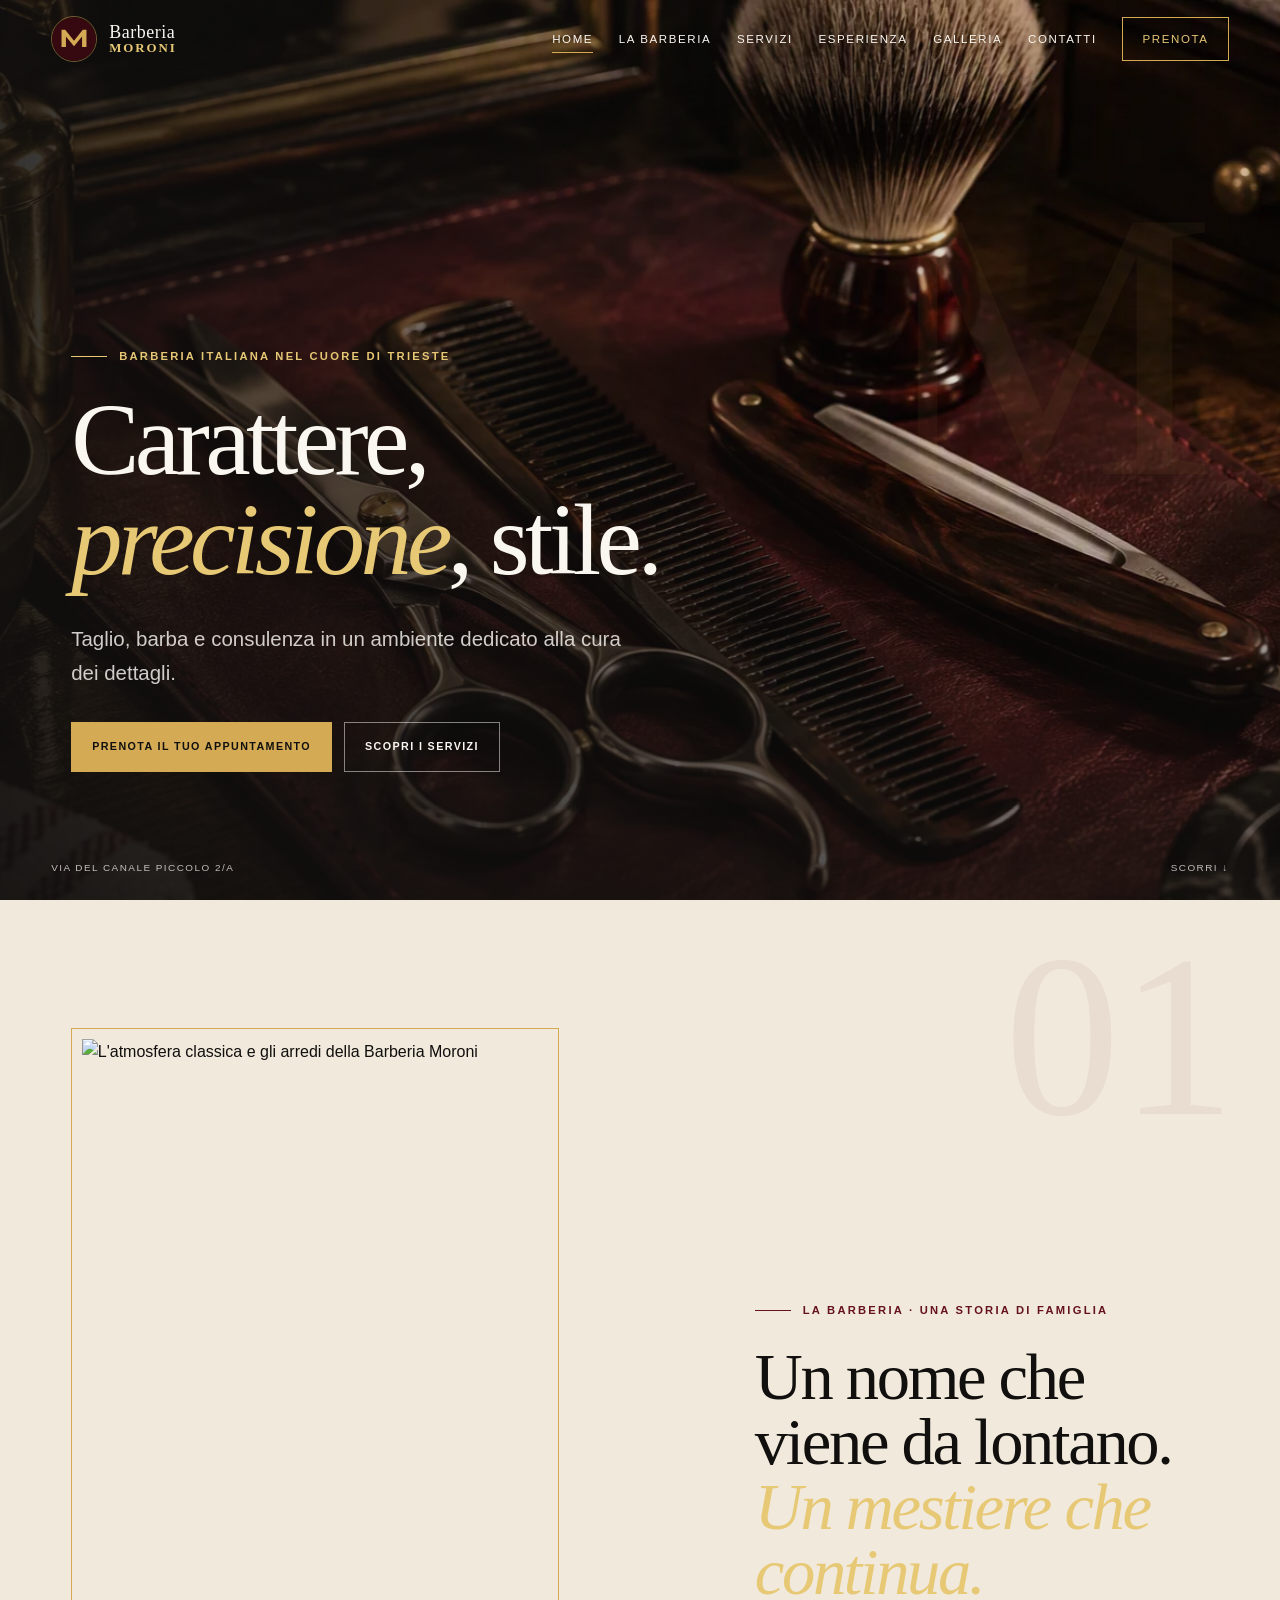
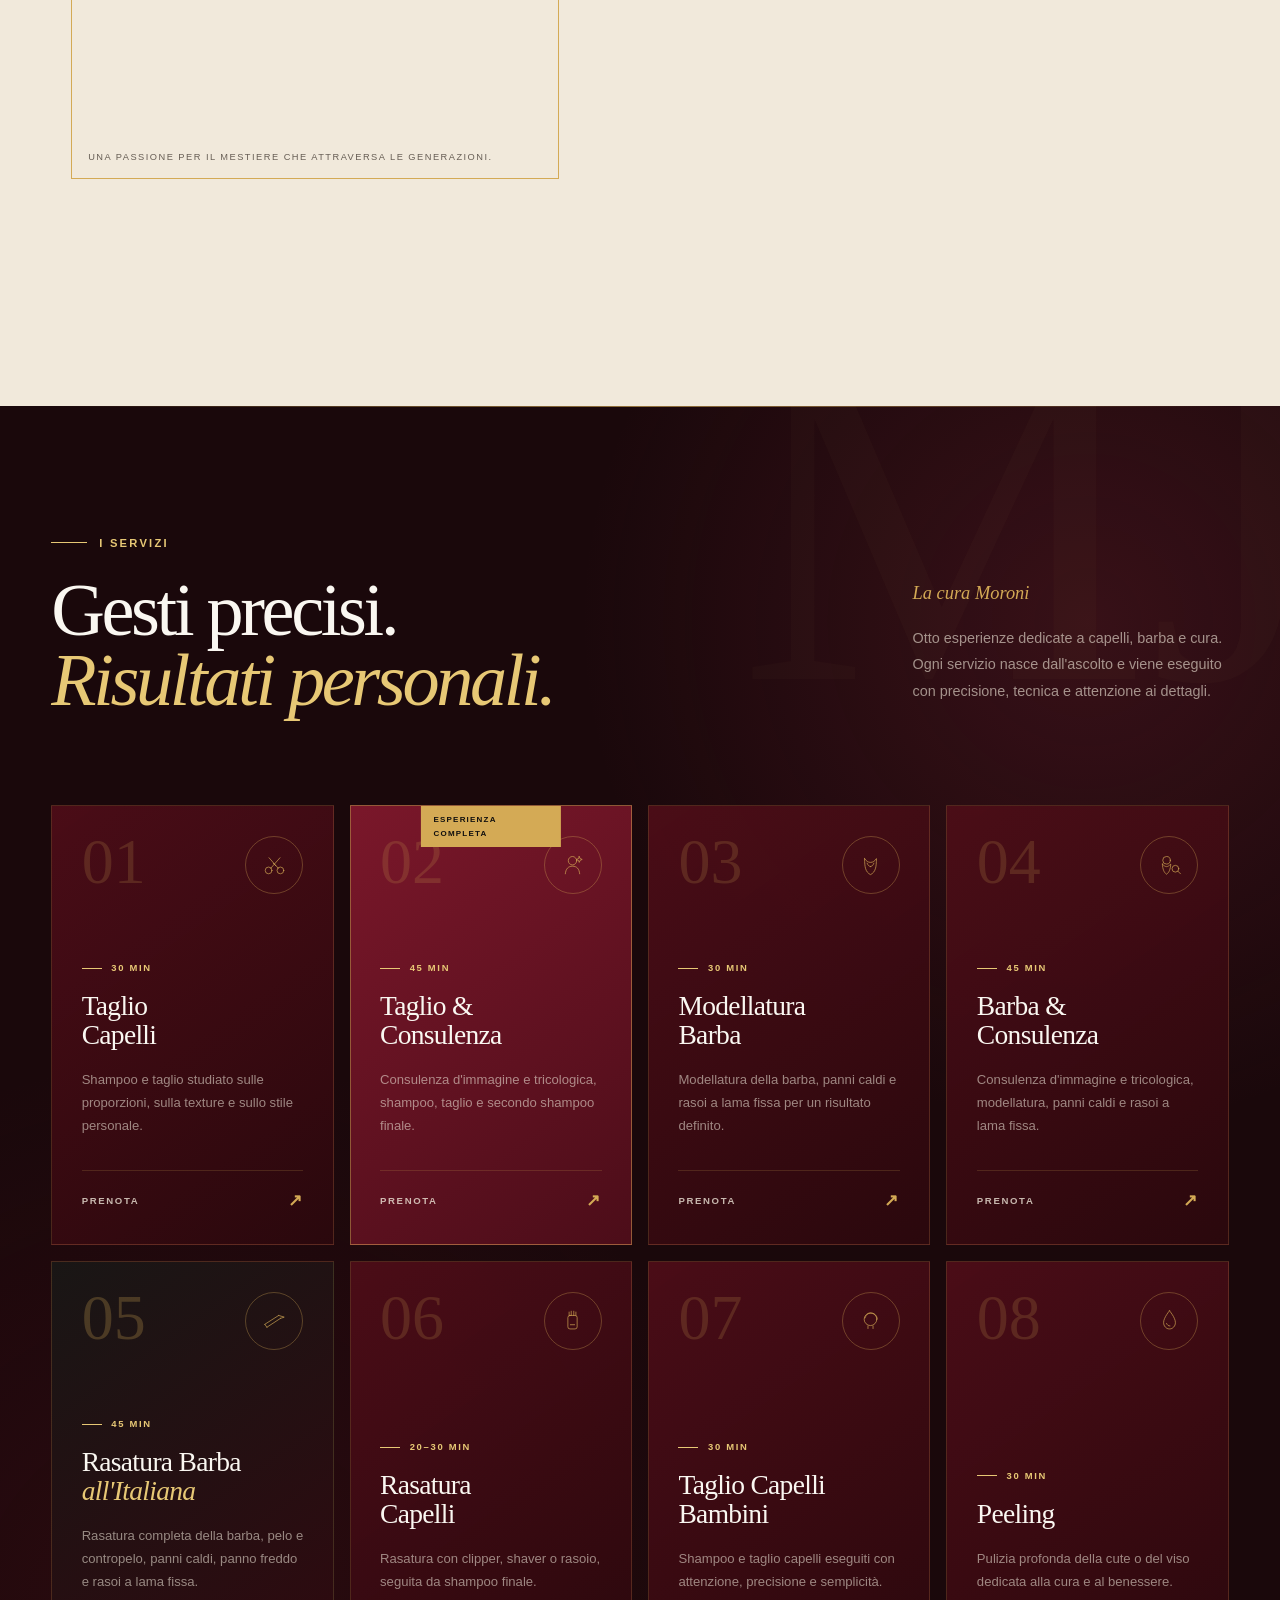
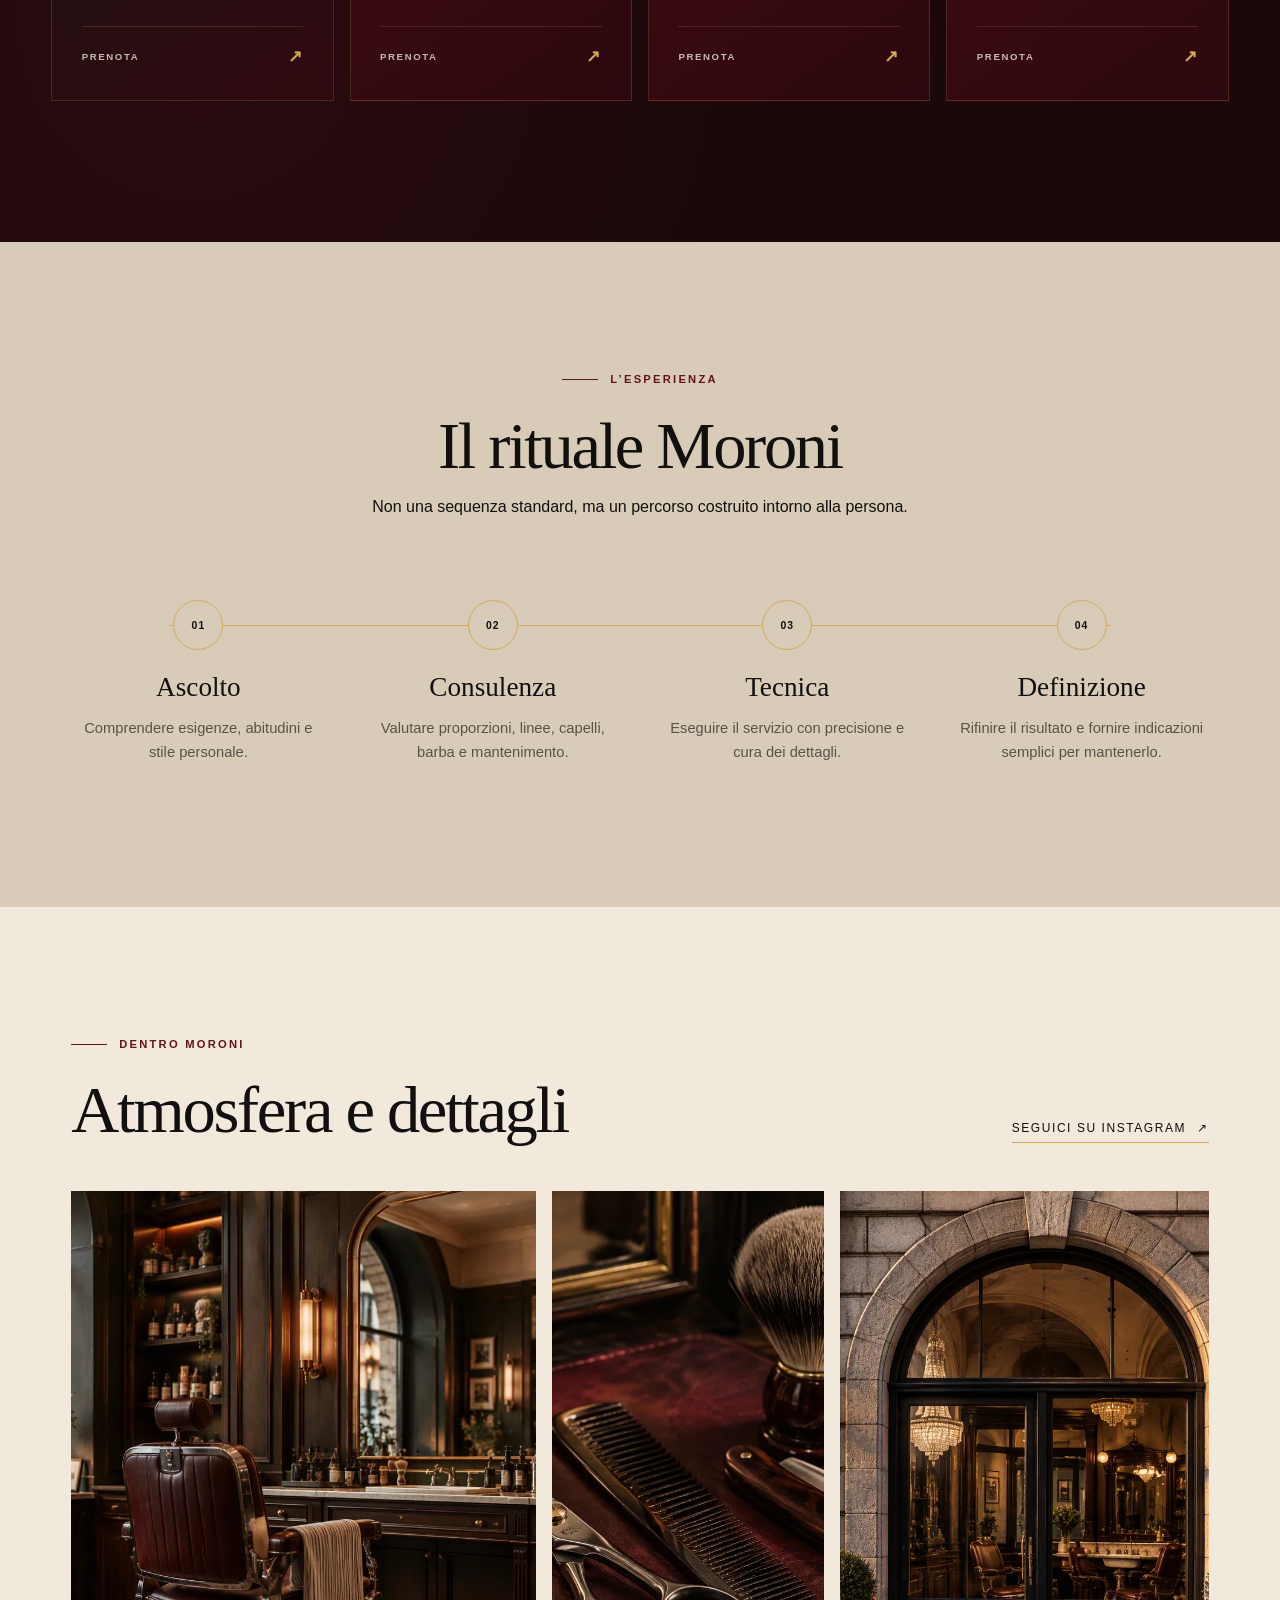
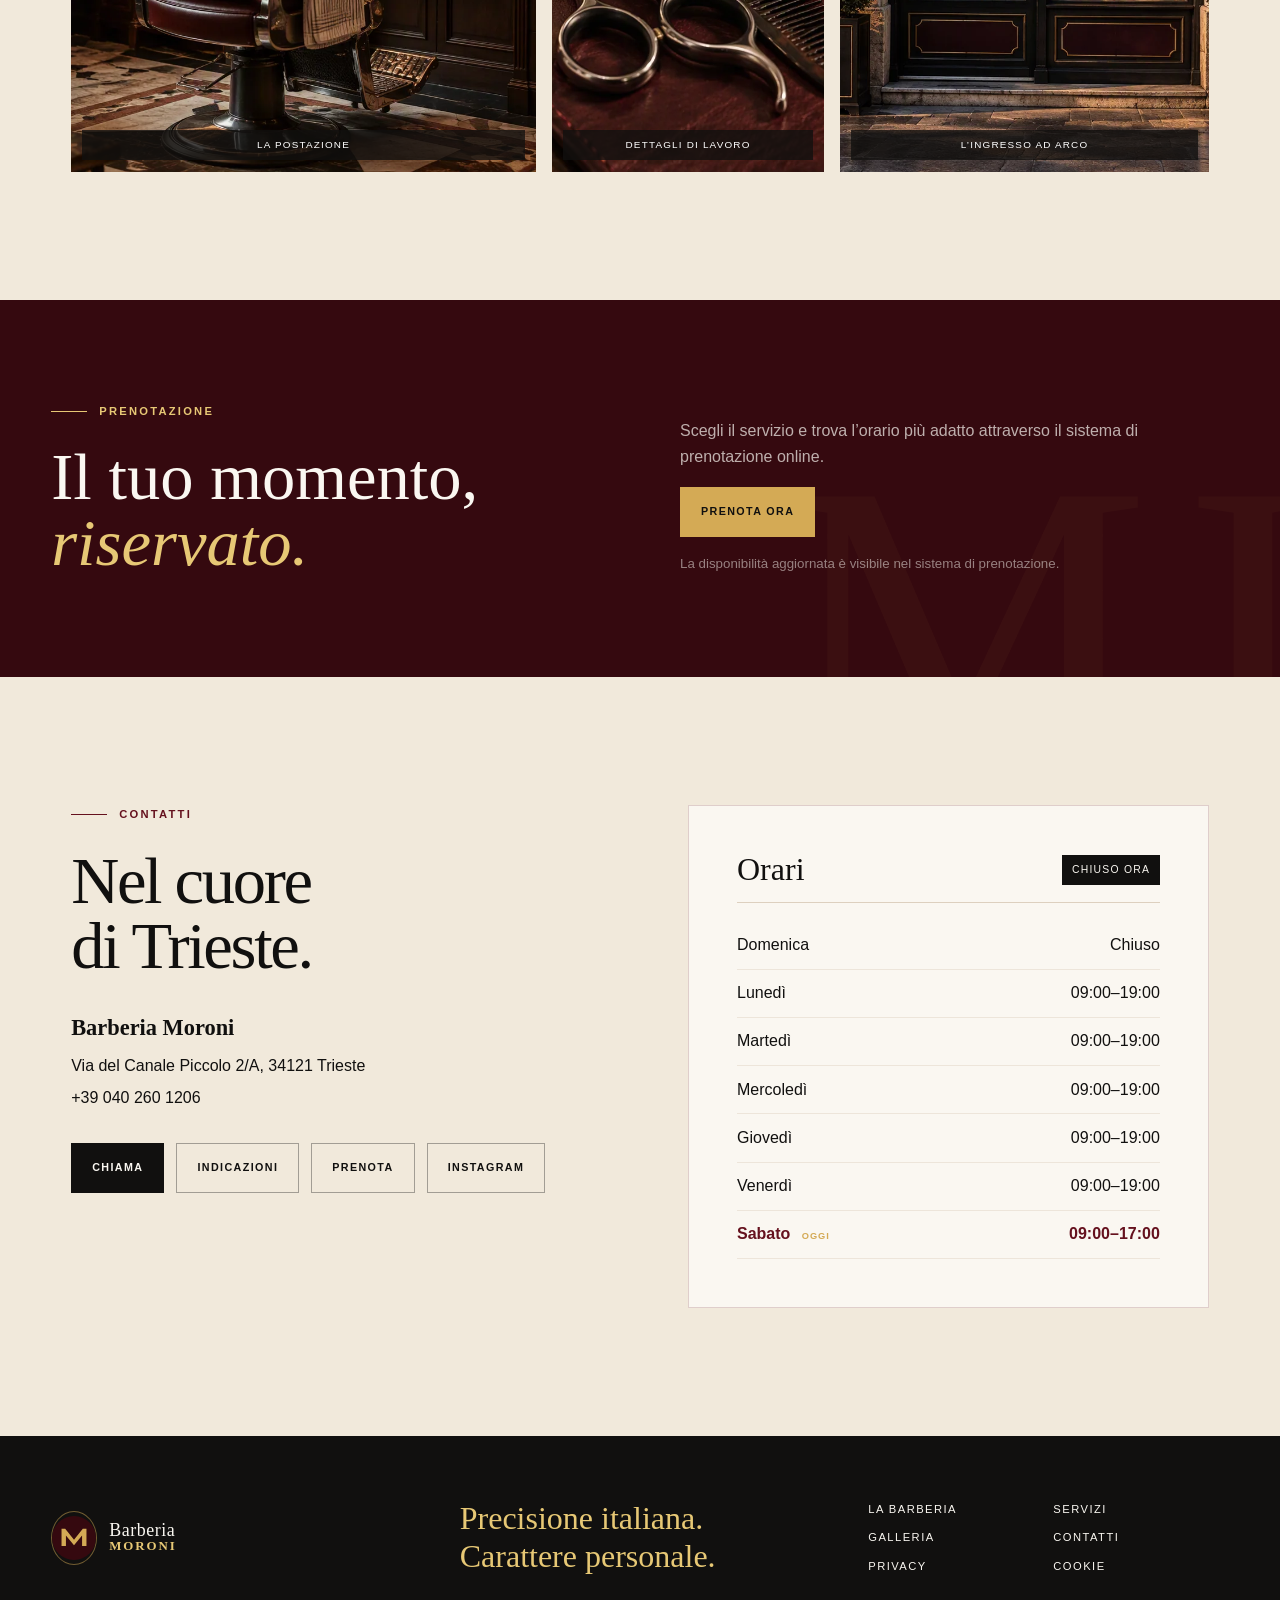
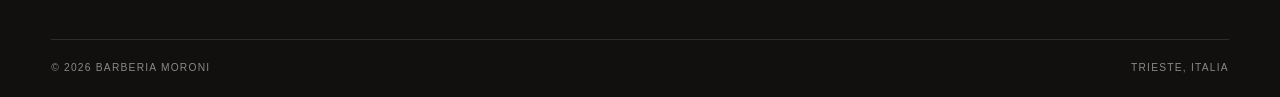
==== commit 18a4993f: "Update index.html" ====
--- a/index.html
+++ b/index.html
@@ -53,26 +53,32 @@
             <div class="hero-meta"><span>Via del Canale Piccolo 2/A</span><a href="#barberia">Scorri <span
                         aria-hidden="true">↓</span></a></div>
         </section>
-        <section class="story section" id="barberia">
-            <div class="section-no">01</div>
-            <div class="story-images reveal">
-                <figure class="portrait"><img src="assets/images/interno-poltrona.webp"
-                        alt="Poltrona e specchio in un interno elegante" loading="lazy" width="1200" height="500">
-                    <figcaption>Spazio, materia, attenzione.</figcaption>
-                </figure>
-                <img class="detail" src="assets/images/strumenti-taglio.webp"
-                    alt="Forbici, pettine e strumenti professionali" loading="lazy" width="350" height="300">
-            </div>
-            <div class="story-copy reveal">
-                <p class="eyebrow dark">La Barberia</p>
-                <h2>Una barberia costruita intorno alla persona</h2>
-                <p>Ogni servizio parte dall’ascolto. Linee, proporzioni, abitudini e stile personale diventano il punto
-                    di partenza per creare un risultato preciso, naturale e facile da mantenere.</p>
-                <p>Dalla consulenza iniziale agli ultimi dettagli, ogni passaggio è eseguito con attenzione, tecnica e
-                    rispetto per l’identità di chi si affida alla Barberia Moroni.</p><a class="text-link"
-                    href="#esperienza">Scopri il nostro approccio <span>↗</span></a>
-            </div>
-        </section>
+
+<section class="story section" id="barberia">
+    <div class="section-no">01</div>
+
+    <div class="story-images reveal">
+        <figure class="portrait">
+            <img
+                src="assets/images/history.jpg"
+                alt="L'atmosfera classica e gli arredi della Barberia Moroni"
+                loading="lazy"
+                width="1500"
+                height="700"
+            >
+            <figcaption>
+                Una passione per il mestiere che attraversa le generazioni.
+            </figcaption>
+        </figure>
+    </div>
+
+    <div class="story-copy reveal">
+        <p class="eyebrow dark">La Barberia · Una storia di famiglia</p>
+
+        <h2>Un nome che viene da lontano. <i>Un mestiere che continua.</i></h2>
+    </div>
+</section>
+
         <section class="services-cards-section" id="servizi">
 
             <div class="services-cards-header">
@@ -546,4 +552,4 @@
     </div>
 </body>
 
-</html>+</html>
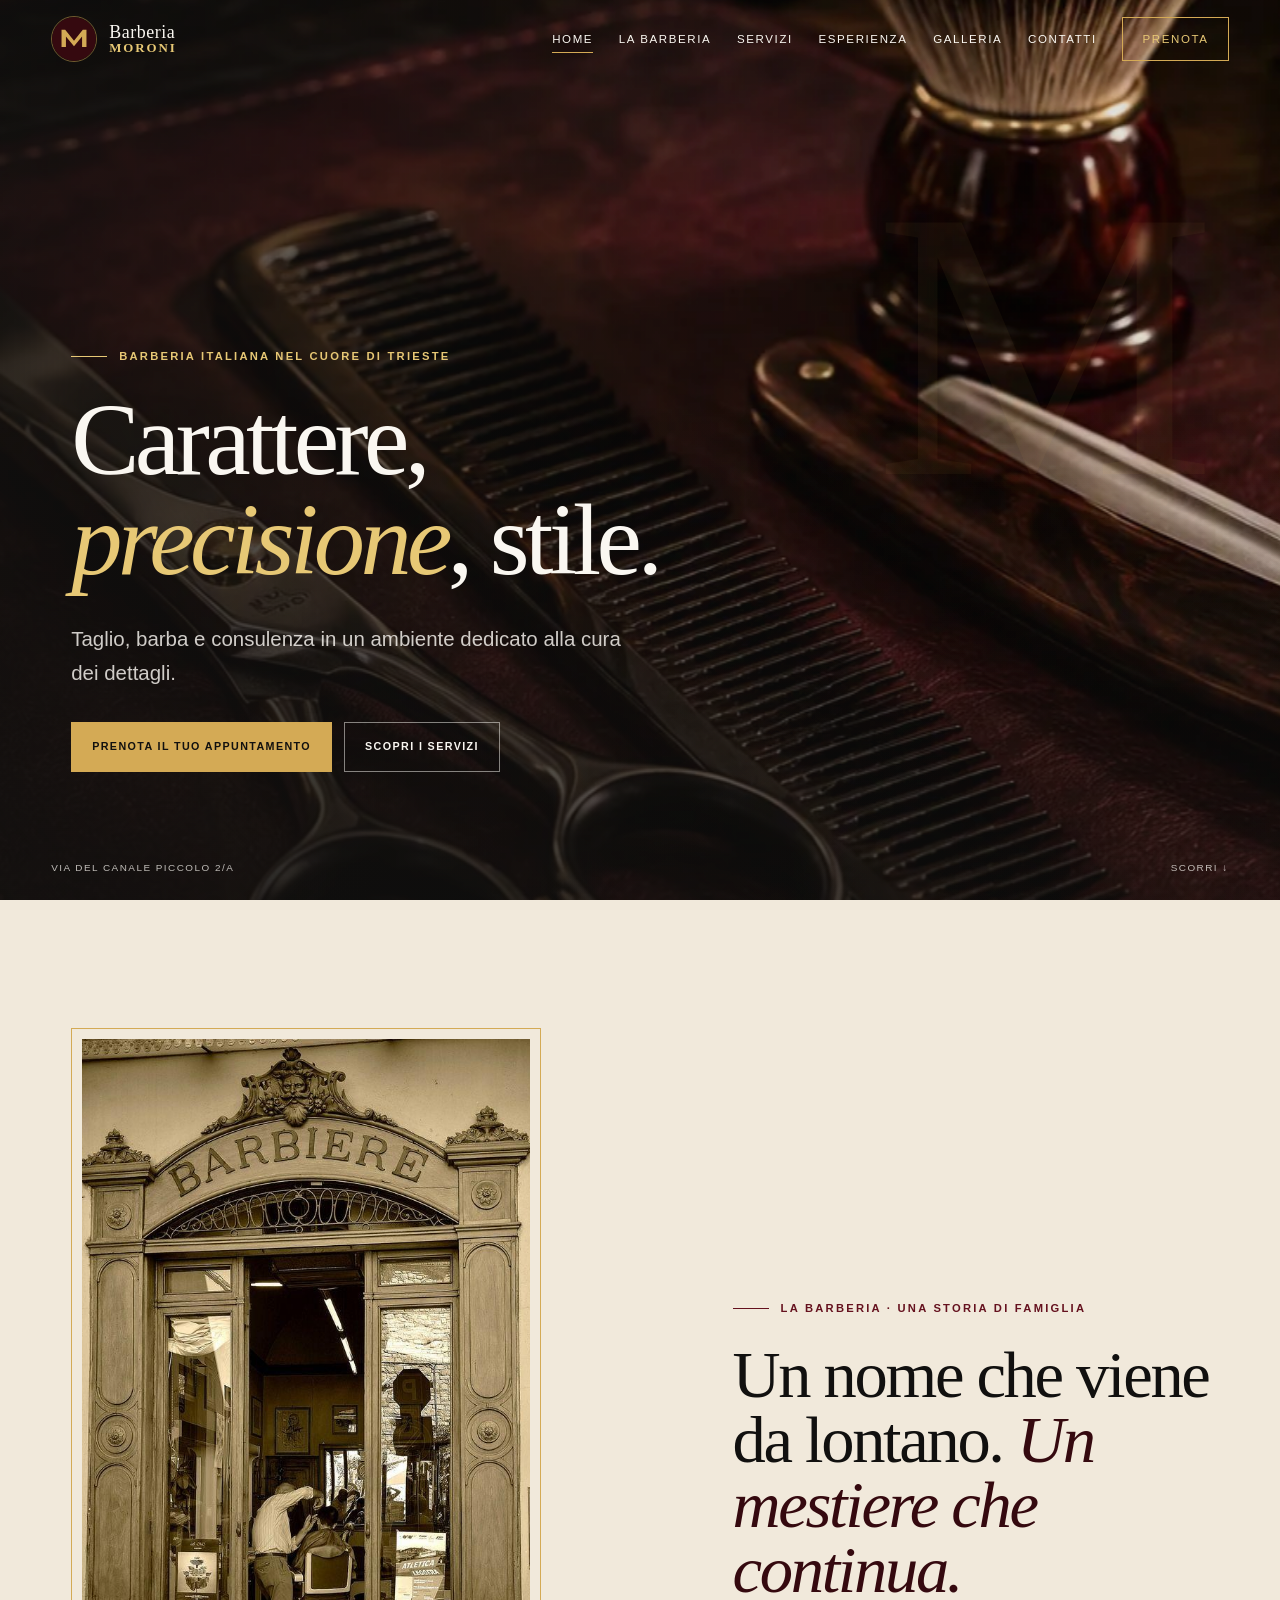
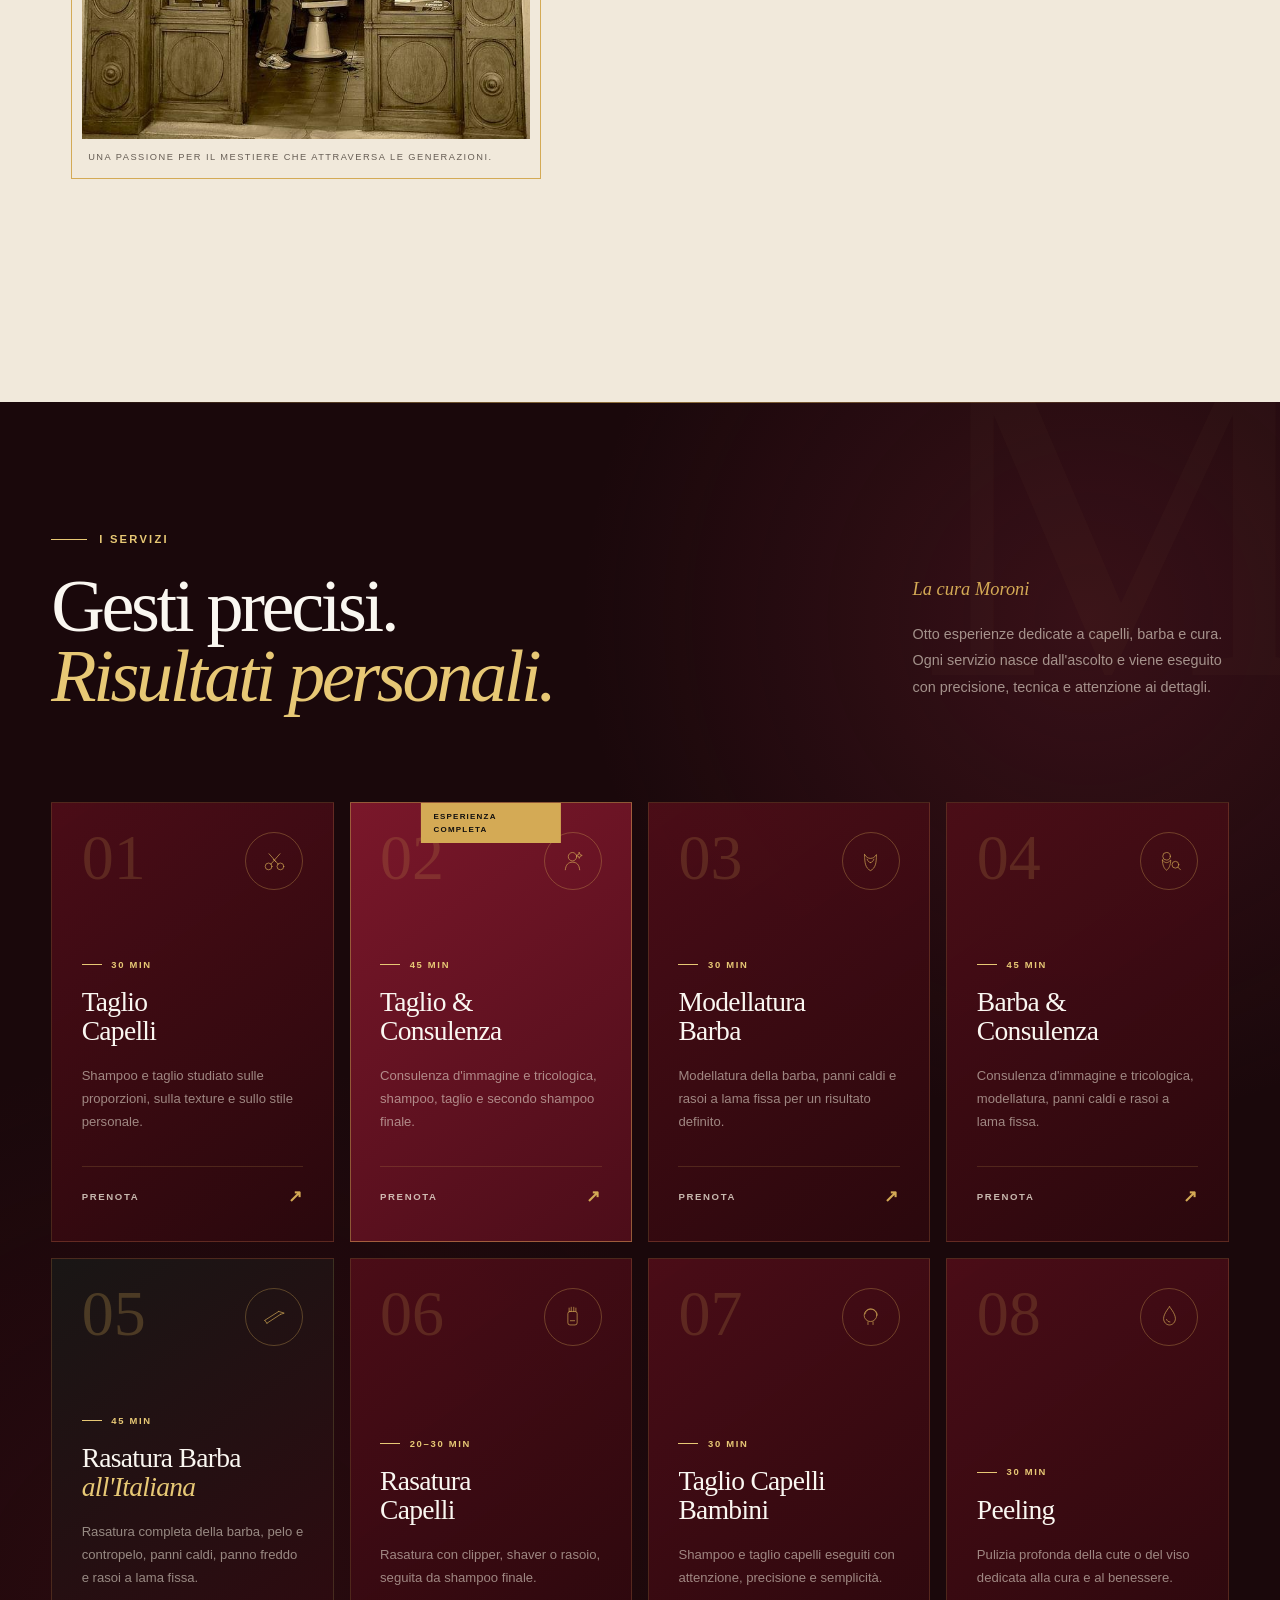
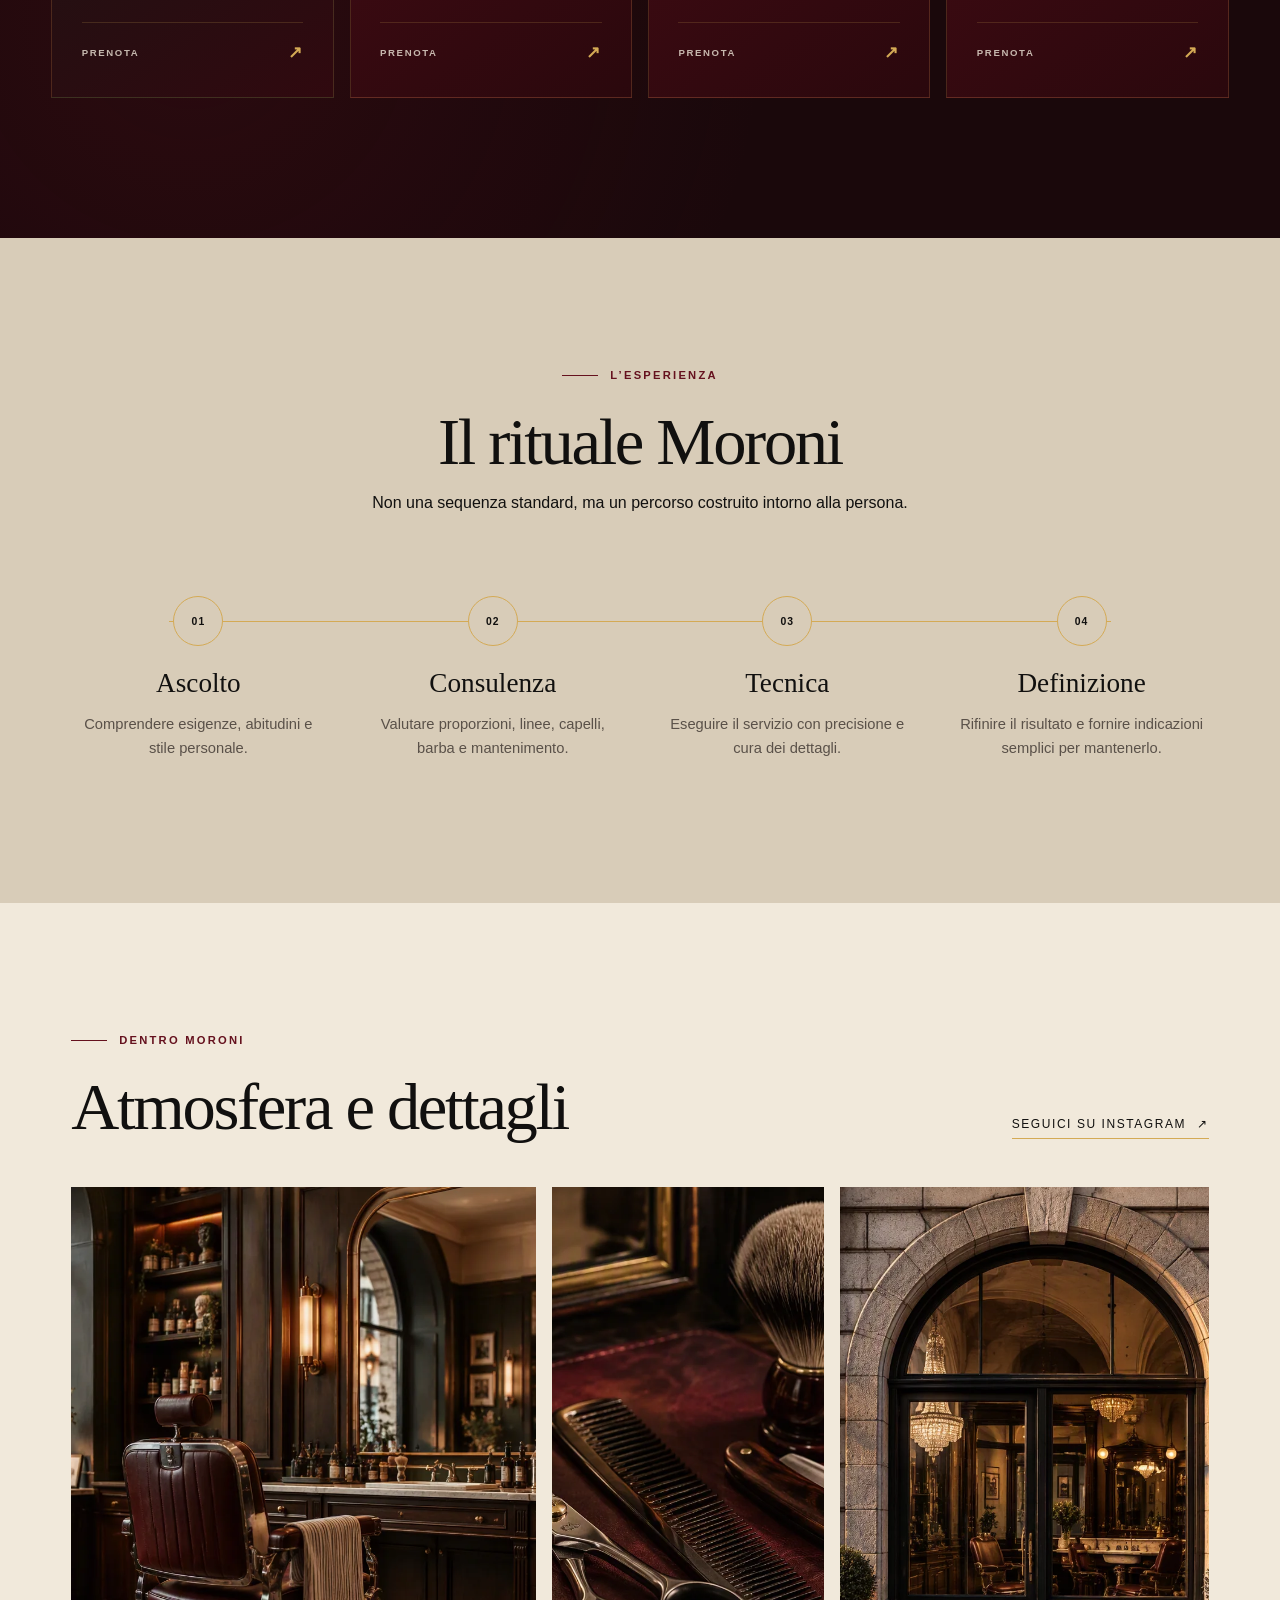
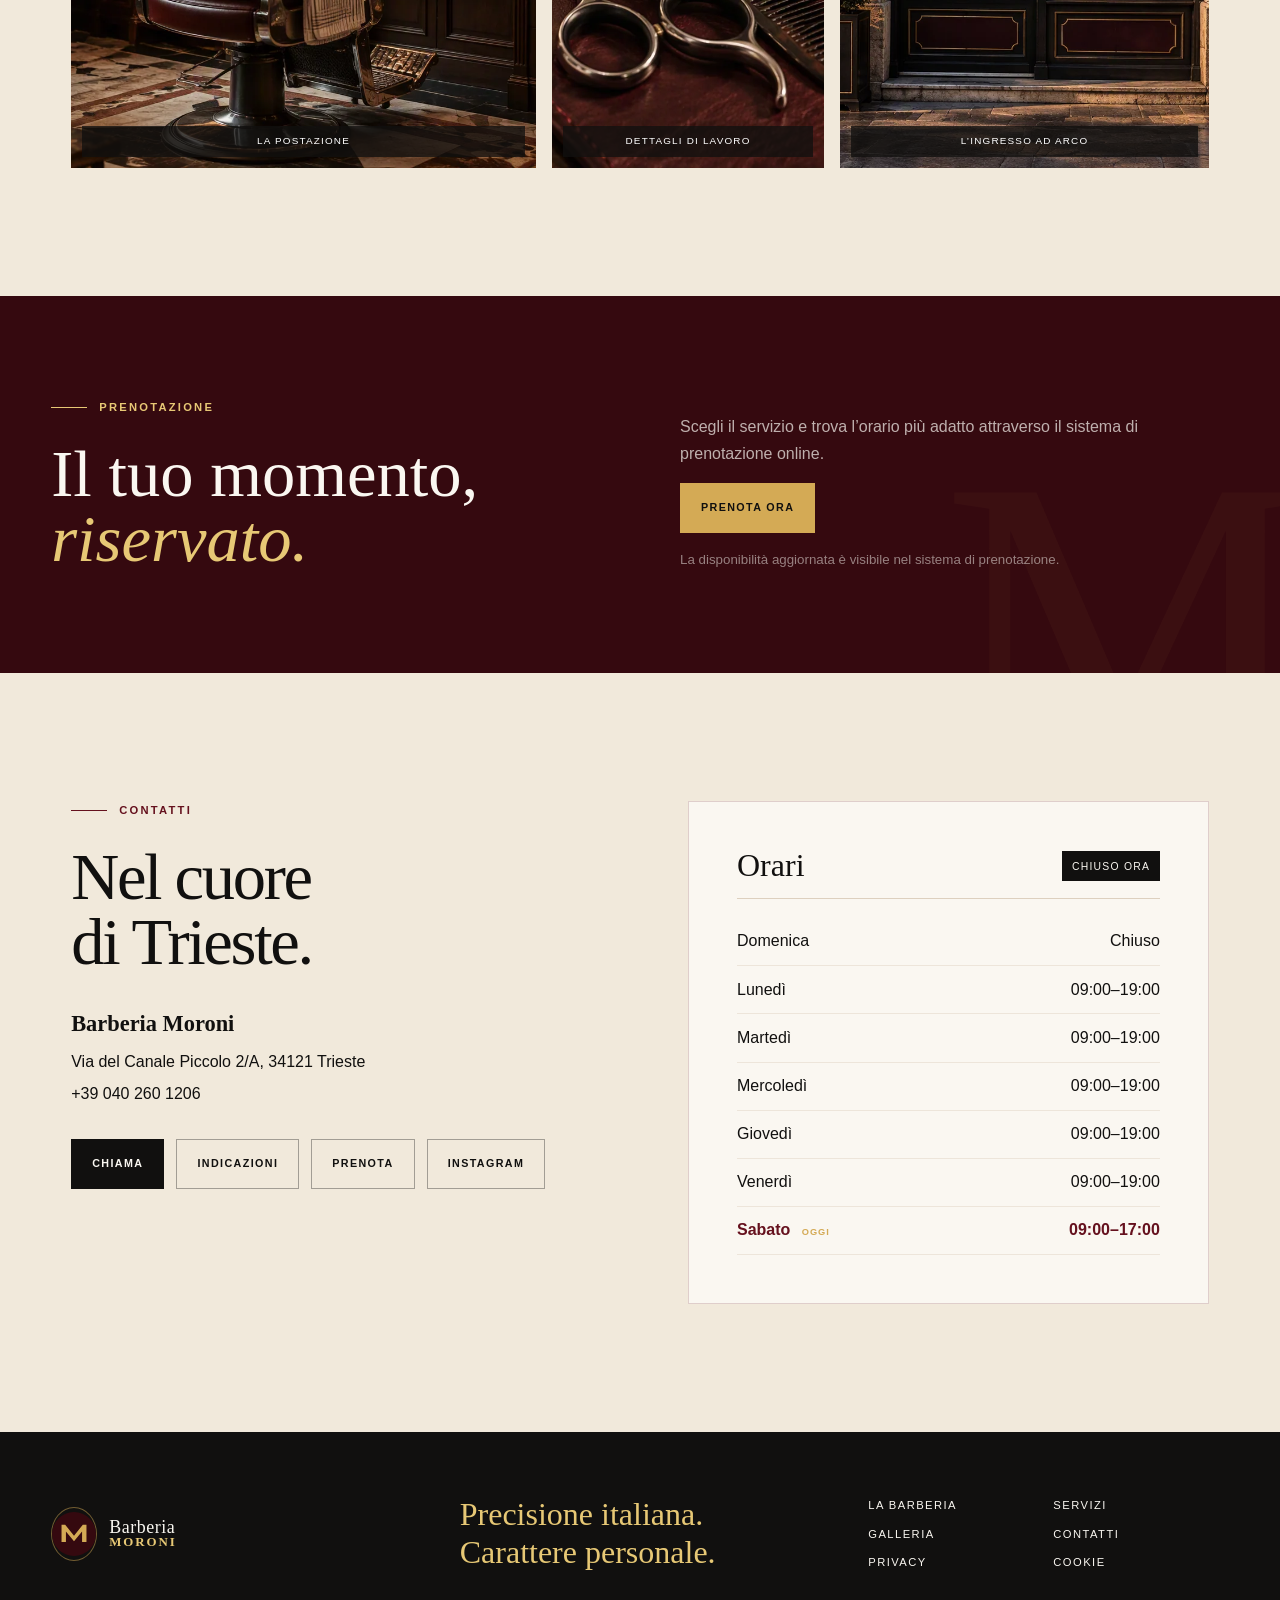
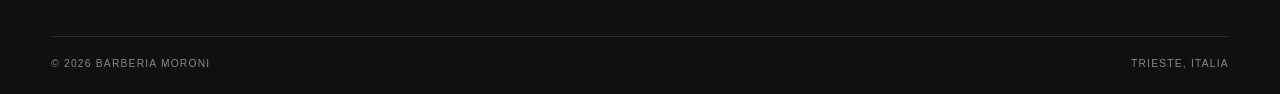
==== commit bb56ea0e: "Update index.html" ====
--- a/index.html
+++ b/index.html
@@ -55,7 +55,6 @@
         </section>
 
 <section class="story section" id="barberia">
-    <div class="section-no">01</div>
 
     <div class="story-images reveal">
         <figure class="portrait">
@@ -75,7 +74,7 @@
     <div class="story-copy reveal">
         <p class="eyebrow dark">La Barberia · Una storia di famiglia</p>
 
-        <h2>Un nome che viene da lontano. <i>Un mestiere che continua.</i></h2>
+        <h2>Un nome che viene da lontano. <i class="deep">Un mestiere che continua.</i></h2>
     </div>
 </section>
 
--- a/css/style.css
+++ b/css/style.css
@@ -23,6 +23,10 @@
     --shadow: 0 24px 80px rgba(17, 16, 15, .18)
 }
 
+.deep {
+  color: var(--deep);
+}
+
 * {
     box-sizing: border-box
 }
@@ -675,7 +679,7 @@
 }
 
 .booking-band:after {
-    content: "MJ";
+    content: "M";
     position: absolute;
     right: -2rem;
     bottom: -10rem;
@@ -1116,7 +1120,7 @@
 /* enorme monogramma ornamentale */
 
 .services-cards-section::before {
-    content: "MJ";
+    content: "M";
 
     position: absolute;
     top: -7rem;
@@ -1783,4 +1787,4 @@
     .service-card:hover {
         transform: none;
     }
-}+}
